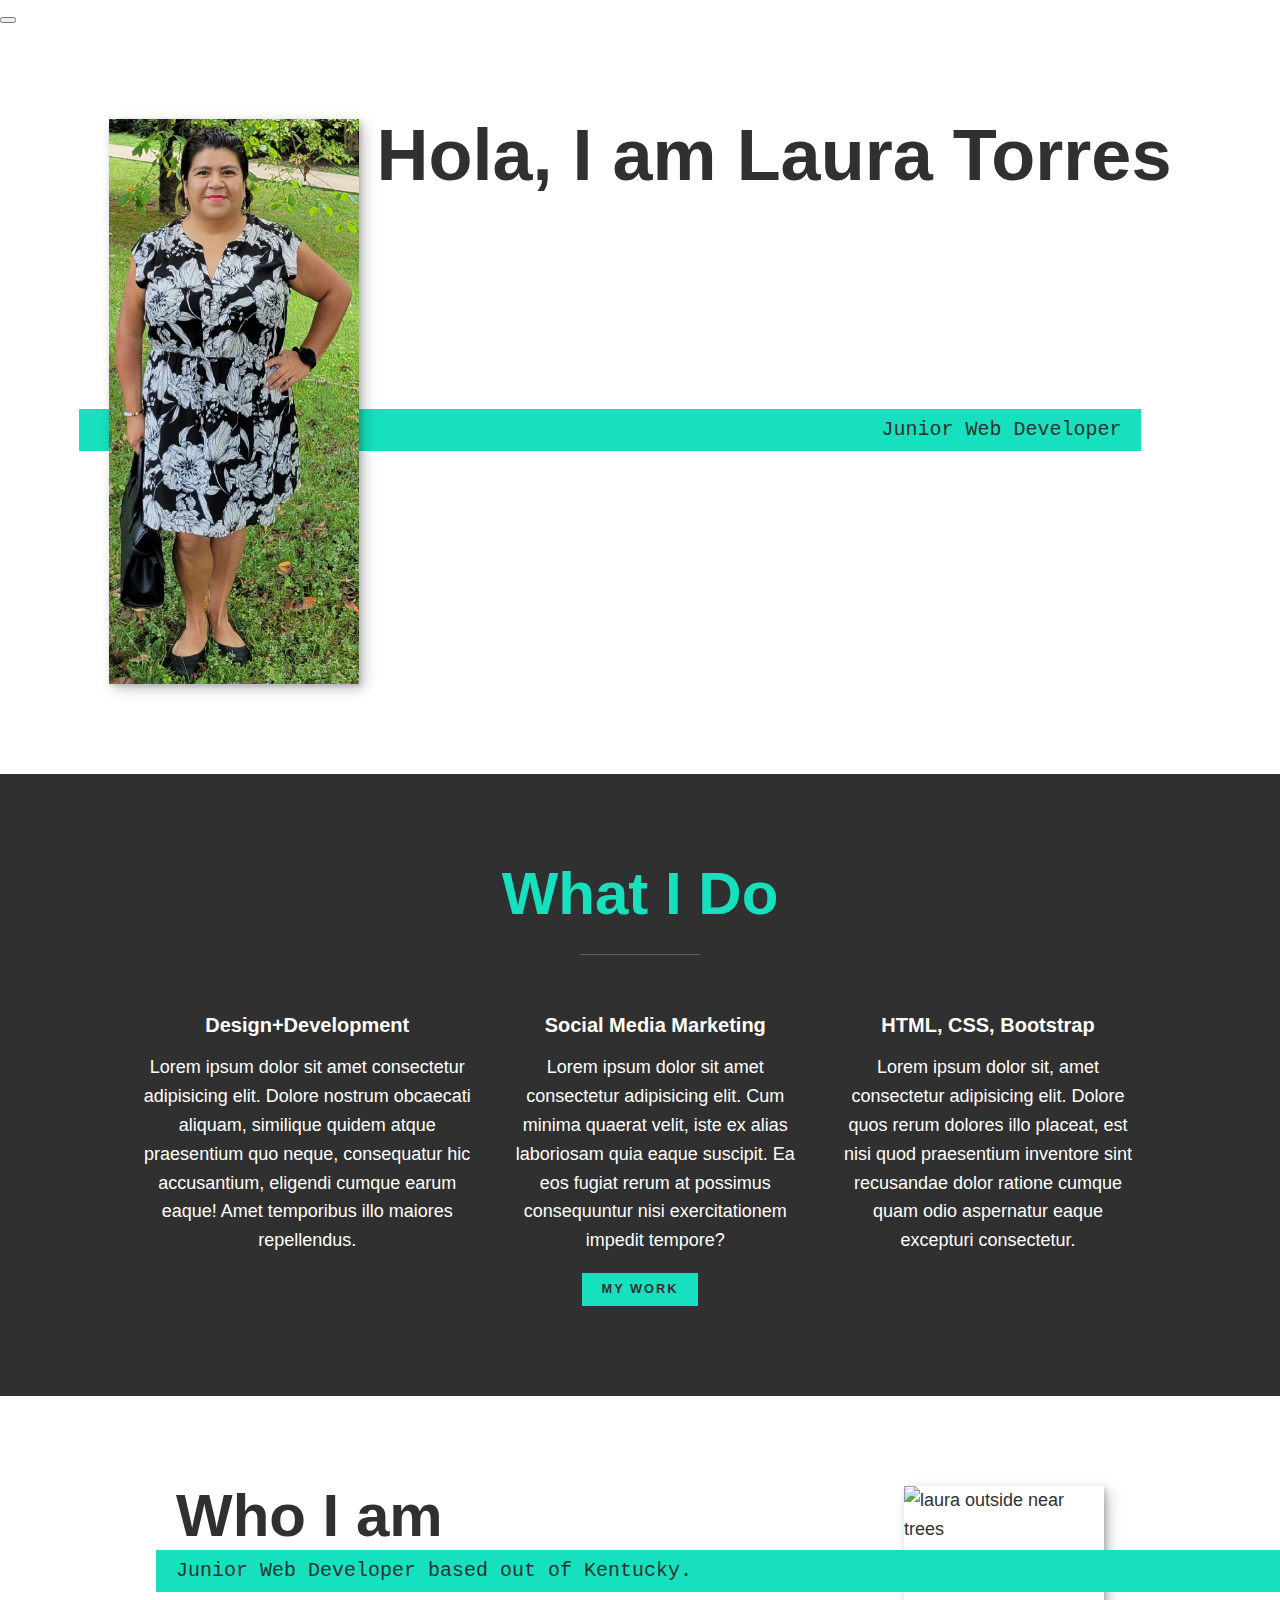
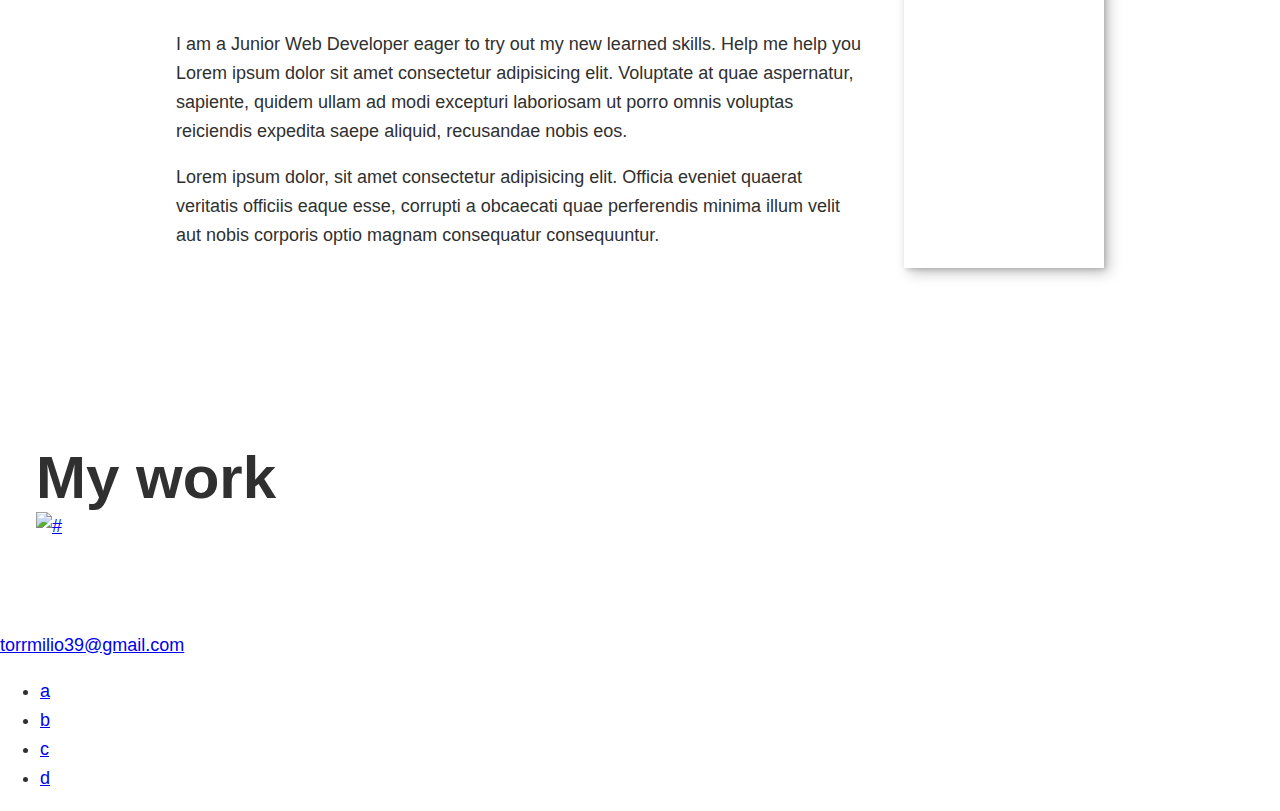
==== index.html @ eea218fb "corrected nav classes, header section, added image, to  html file, modified some styles in CSS file" ====
<!DOCTYPE html>
<html lang="en">
<head>
    <meta charset="UTF-8">
    <meta http-equiv="X-UA-Compatible" content="IE=edge">
    <meta name="viewport" content="width=device-width, initial-scale=1.0">
    
    <link rel="stylesheet" href="style.css">
    <meta name="description" content="Torres Portfolio">
    <title>Torres Portfolio</title>
</head>
<body>

    <header>
        <div class="logo">
            <img src="img/imagesFolio" alt="">
            <!-- need to add logo -->
        </div>
        <button class="nav-toggle" aria-label="toggle navigation"> 
            <span class="hamburger"></span>
        </button>
        <nav class="nav">
            <ul class="nav__list">
            <li class="nav__item"><a href="#home" class="nav__link">Home</a></li>
            <li class="nav__item"><a href="#services" class="nav__link">My Services</a></li>
            <li class="nav__item"><a href="#about" class="nav__link">About me</a></li>
            <li class="nav__item"><a href="#work" class="nav__link">My Work</a></li>
            </ul>
        </nav>
    </header>
    <!-- Introduction -->
    <section class="intro" id="home">
    <h1 class="section__title section__title--intro">
        Hola, I am <strong>Laura Torres</strong>
    </h1>
    <p class="section__subtitle section__subtitle--intro">Junior Web Developer</p>
    <img src="imagesFolio/20210821_102419.jpg" alt="##" class="intro__img">
    <!-- need to add pic above-->
    </section>
        <!-- My Services -->
    <section class="my-services" id= "services">
        <h2 class="section__title section__title--services">What I Do</h2>
        <div class="services">
            <div class="service">
            <h3>Design+Development</h3>
            <p>Lorem ipsum dolor sit amet consectetur adipisicing elit. Dolore nostrum obcaecati aliquam, similique quidem atque praesentium quo neque, consequatur hic accusantium, eligendi cumque earum eaque! Amet temporibus illo maiores repellendus.</p>
        </div>
            <div class="service">
            <h3>Social Media Marketing</h3>
            <p>Lorem ipsum dolor sit amet consectetur adipisicing elit. Cum minima quaerat velit, iste ex alias laboriosam quia eaque suscipit. Ea eos fugiat rerum at possimus consequuntur nisi exercitationem impedit tempore?</p>
        </div>
            <div class="service">
            <h3>HTML, CSS, Bootstrap</h3>
            <p>Lorem ipsum dolor sit, amet consectetur adipisicing elit. Dolore quos rerum dolores illo placeat, est nisi quod praesentium inventore sint recusandae dolor ratione cumque quam odio aspernatur eaque excepturi consectetur.</p>
        </div>
        </div>
        <a href="#work" class="btn">My Work</a>
         </section>

         <!-- About me/Who I am -->
         <section class="about-me"id="about">
             <h2 class="section__title section__title--about">Who I am</h2>
             <p class="section__subtitle section__subtitle--about">Junior Web Developer based out of Kentucky.</p>

             <div class="about-me__body">
                 <p>I am a Junior Web Developer eager to try out my new learned skills. Help me help you
                     Lorem ipsum dolor sit amet consectetur adipisicing elit. Voluptate at quae aspernatur, sapiente, quidem ullam ad modi excepturi laboriosam ut porro omnis voluptas reiciendis expedita saepe aliquid, recusandae nobis eos.
                 </p>
                 <p>
                     Lorem ipsum dolor, sit amet consectetur adipisicing elit. Officia eveniet quaerat veritatis officiis eaque esse, corrupti a obcaecati quae perferendis minima illum velit aut nobis corporis optio magnam consequatur consequuntur.
                 </p>
                 
             </div>

             <img src="imagesFolio/20210711_110210.jpg3212.jpg" alt="laura outside near trees" class="about-me__img">
             <!-- need to add image above -->
             </section>
                <!-- My work -->
             <section class="my-work" id="work">
                 <h2 class="section__title">My work</h2>
                 <p class="section__subtitle"></p>
                 
                    
                 <!-- Portfolio -->
                 <div class="portfolio">
                     <a href="#" class="portfolio__item">
                         <img src="20210718_17" alt="#" class="portfolio__img">
                         <!-- need to add folio info -->
                     </a>

                 </div>
             </section>

             <!-- footer -->

             <footer>
                 <a href="torrmilio39@gmail.com" class="footer__link">torrmilio39@gmail.com</a>
                <ul class="social-list">
                    <li class="social-list__item"><a class="social-list__link" href="###">a</a></li>
                    <li class="social-list__item"><a class="social-list__link" href="###">b</a></li>
                    <li class="social-list__item"><a class="social-list__link" href="###">c</a></li>
                    <li class="social-list__item"><a class="social-list__link" href="###">d</a></li>
                </ul>
             </footer>

</body>
</html>
---- style.css ----
/* @import url('https://fonts.googleapis.com/css2?family=Source+Sans+Pro:wght@400;700&display=swap'); */

*,
*::before,
*::after {
    box-sizing: border-box;
}
/* Custom properties */
:root{
    --ff-primary: 'Source Sans Pro', sans-serif;
    --ff-secondary:'Source Sans Pro', monospace;
    
    --fw-reg: 300;
    --fw-bold: 900;

    --clr-light: #fff;
    --clr-dark: #303030;
    --clr-accent: #16e0bd;

    --fs-h1: 3rem;
    --fs-h2: 2.25rem;
    --fs-h3: 1.25rem;
    --fs-body:1rem;

    /* BoxShadow */
    --bs: 0.25em 0.25em 0.75em rgba(0,0,0,.25),
    0.125em 0.125em 0.25em rgba(0,0,0,.15); 
}

@media(min-width: 800px){
:root {
    --fs-h1: 4.5rem;
    --fs-h2: 3.75rem;
    --f-h3: 1.5rem;
    --fs-body: 1.125rem;
}

}

body {
    background: var(--clr-light);
    color: var(--clr-dark);
    margin: 0;
    font-family: var(--ff-primary);
    font-size: var(--fs-body);
    line-height: 1.6;
}

section{
    padding: 5em 2em;
}

img{
    display: block;
    max-width: 100%;
}
 strong{ font-weight: var (--fw-bold);}
/* Typography */

:focus{
    outline: 3px solid var(--clr-accent);
    outline-offset: 3px;
}

.btn {
    display: inline-block;
    padding: .5em 1.5em;
    background: var(--clr-accent);
    color: var(--clr-dark);
    text-decoration: none;
    cursor: pointer;
    font-size: .8rem;
    text-transform: uppercase;
    letter-spacing: 2px;
    font-weight: var(--fw-bold);
    transition: transform 200ms ease-in-out;
}

.btn:hover{
    transform: scale(1.1);
}


h1, 
h2, 
h3{
    line-height: 1;
    margin: 0;
}

h1{font-size: var(--fs-h1)}
h2{font-size: var(--fs-h2)}
h3{font-size: var(--fs-h3)}


.section__title{
    margin-bottom: .25rem;

}


.section__subtitle--intro{
    font-weight:regular ;
}

.section__subtitle--intro strong{
    display: block;
}

.section__subtitle{
    margin: 0;
    font-size: var(--fs-h3);
}

.section__subtitle--intro,
.section__subtitle--about{
    background-color: var(--clr-accent);
    padding: .25em 1em;
    font-family: var(--ff-secondary);
    margin-bottom: 1em;
}
/* header */
nav{
    display: none;
}

/* intro section */
.intro{
    position: relative;
}

.intro__img{
    box-shadow: var(--bs);
}

.section__subtitle--intro{
    display: inline-block;
}

@media (min-width: 600px) {
        .intro{
        display: grid;
        width:min-content;
        margin: 0 auto;
        grid-column-gap: 1em;
        grid-template-areas: 
        "img title"
        "img subtitle";
        grid-template-columns:min-content max-content;
    }
        .intro__img{
        grid-area: img;
        min-width: 250px;
        position: relative;
        z-index: 2;
    }
    .section__subtitle--intro {
        align-self: start;
        grid-column: -1 / 1;
        grid-row: 2;
        text-align: right;
        position: relative;
        left: -1.5em;
        width:calc (100% + 1.5em);
    }
}
/* My Services section */
.my-services{
    background-color: var(--clr-dark);
    background-image: url(../img/imagesFolio.ben-kolde-t9DooibgMEk-unsplash.jpg);
    background-size: cover;
    /* background-blend-mode: multiply; */
    color: var(--clr-light);
    text-align: center;
}

.section__title--services{
    color: var(--clr-accent);
    position: relative;
}

.section__title--services::after{
    content: '';
    display: block;
    width: 2em;
    height: 1px;
    margin: 0.5em auto 1em;
    background: var(--clr-light);
    opacity: 0.25;
}

.service{
    max-width: 500px;
    margin: 0 auto;
}

.services{
    margin-bottom: 4em;
}

@media (min-width: 800px) {
    .services{
        display: flex;
        max-width: 1000px;
        margin: 0 auto;
        margin-left:auto;
        margin-right: auto;

    }

    .service + .service{
        margin-left: 2em;
    }

}

/* About Me */

.about-me{
    max-width: 1000px;
    margin: 0 auto;
}

.about-me__img{
    box-shadow: var(--bs);
}

@media (min-width: 600px){
.about-me {
    display: grid;
    grid-template-columns: 1fr 200px;
    grid-template-areas: 
    "title img"
    "subtitle img"
    "text img";
    grid-column-gap: 2em;

}

.section__title--about{
    grid-area: title;
}

.section__subtitle--about{    
    grid-column: 1 / -1;
    grid-row: 2;
    position: relative;
    left: -1em;
    width: calc(1000% + 4em);
    padding-left: 1em;
    padding-right: calc(200px + 4em);
}

.about-me__img{
    grid-row: 1 / -1;
    grid-column: 2/;
}

.about-me__img{
    grid-area: img;
    position: ;
}

}
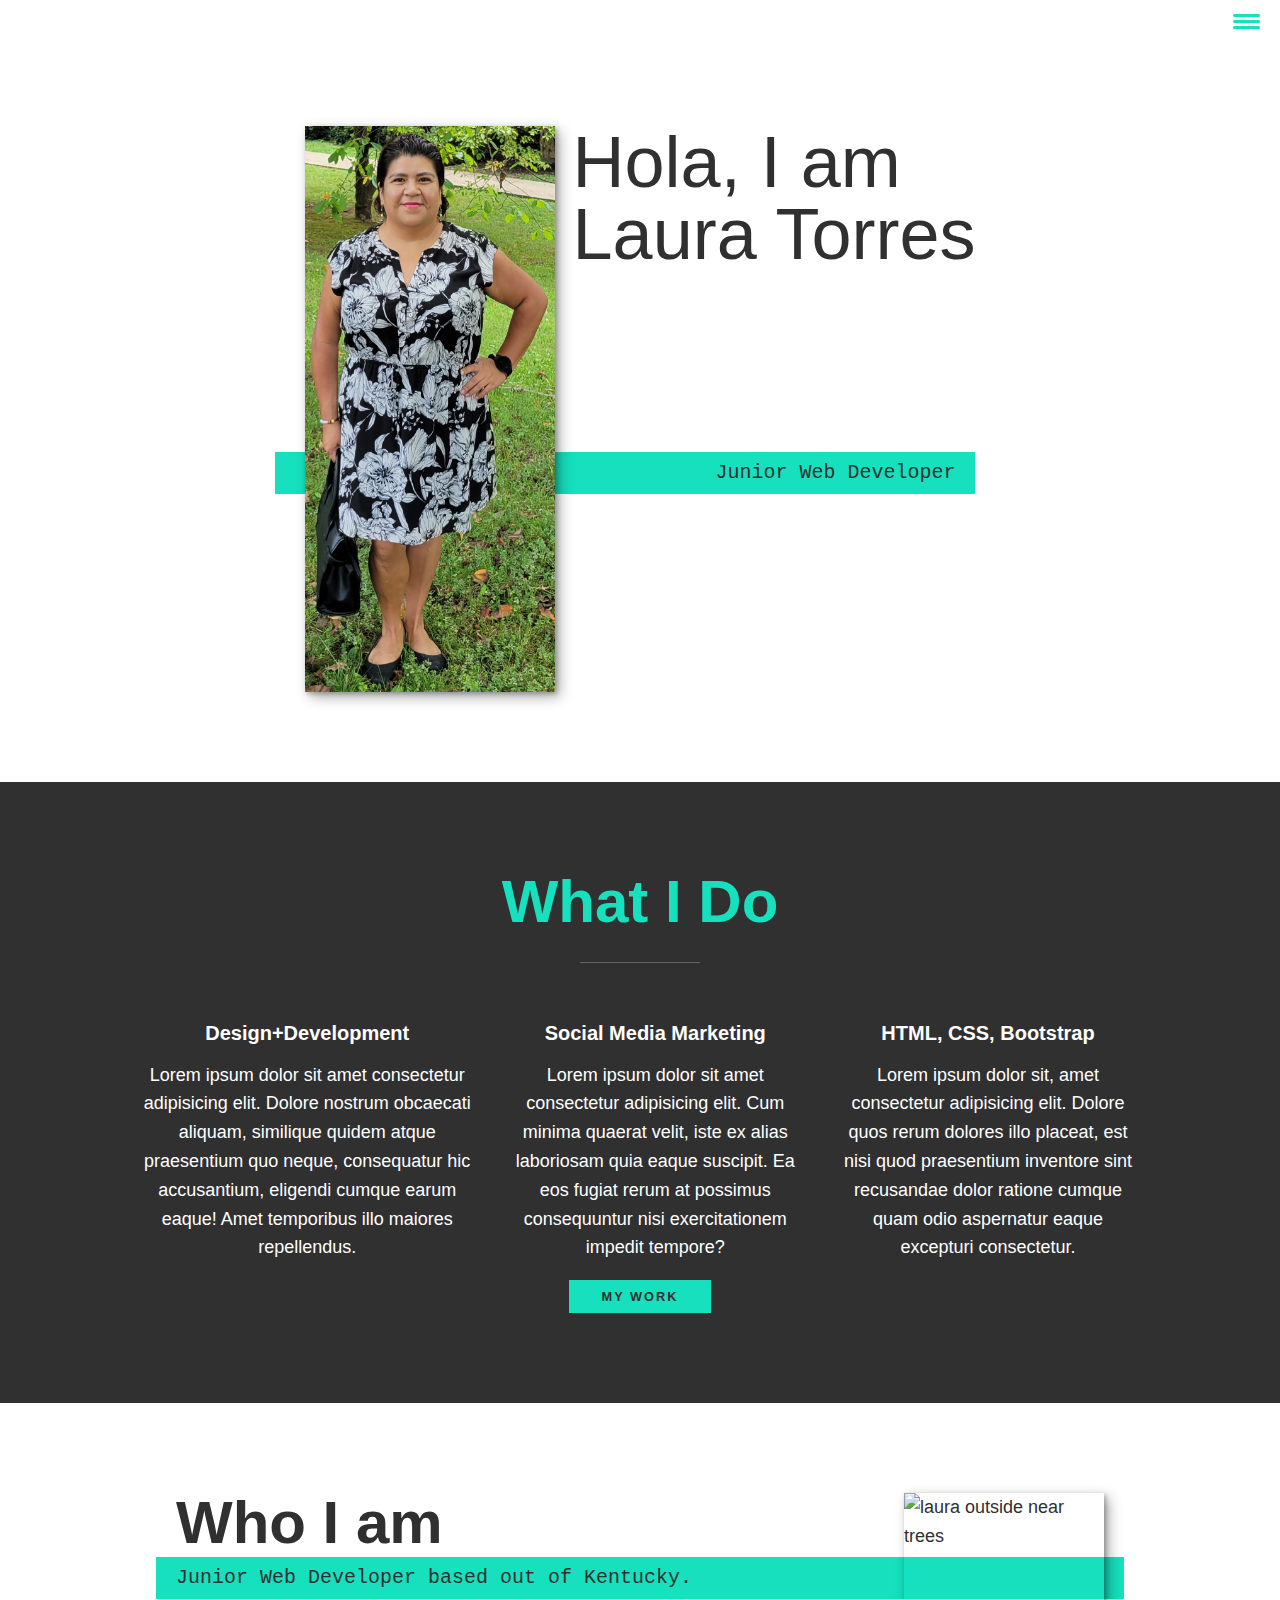
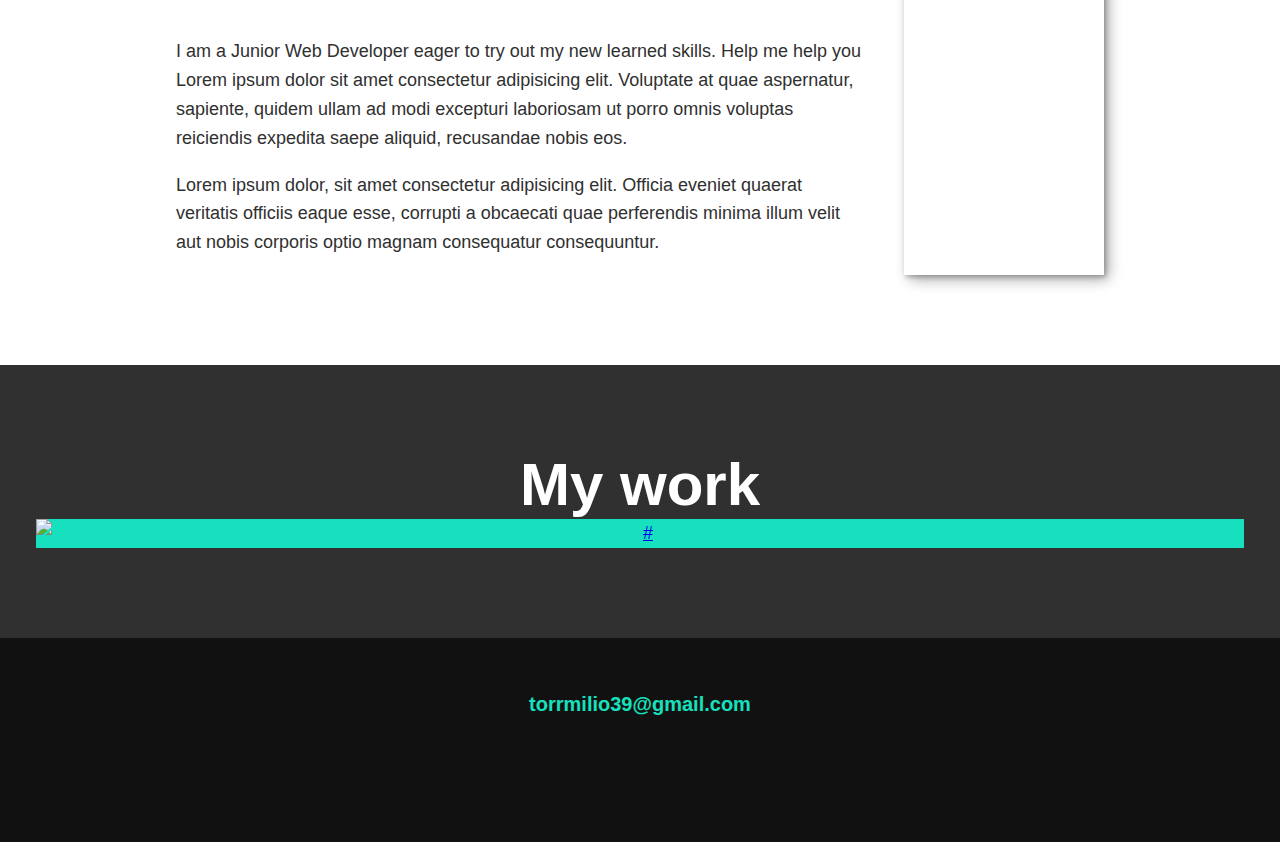
==== commit 842502d5: "Styled the hamburger bar,  styled the Nav button, created and linked JavaScript file." ====
--- a/index.html
+++ b/index.html
@@ -4,6 +4,7 @@
     <meta charset="UTF-8">
     <meta http-equiv="X-UA-Compatible" content="IE=edge">
     <meta name="viewport" content="width=device-width, initial-scale=1.0">
+    <link rel="stylesheet" href="https://use.fontawesome.com/releases/v5.15.4/css/all.css" integrity="sha384-DyZ88mC6Up2uqS4h/KRgHuoeGwBcD4Ng9SiP4dIRy0EXTlnuz47vAwmeGwVChigm" crossorigin="anonymous">
     
     <link rel="stylesheet" href="style.css">
     <meta name="description" content="Torres Portfolio">
@@ -93,15 +94,17 @@
 
              <!-- footer -->
 
-             <footer>
+             <footer class="footer">
                  <a href="torrmilio39@gmail.com" class="footer__link">torrmilio39@gmail.com</a>
                 <ul class="social-list">
-                    <li class="social-list__item"><a class="social-list__link" href="###">a</a></li>
-                    <li class="social-list__item"><a class="social-list__link" href="###">b</a></li>
-                    <li class="social-list__item"><a class="social-list__link" href="###">c</a></li>
-                    <li class="social-list__item"><a class="social-list__link" href="###">d</a></li>
+                    <li class="social-list__item"><a class="social-list__link" href="###"></a><i class="fab fa-github-square"></i></li>
+                    <li class="social-list__item"><a class="social-list__link" href="###"></a><i class="fab fa-linkedin"></i></li>
+                    <li class="social-list__item"><a class="social-list__link" href="###"></a><i class="fab fa-facebook-square"></i></li>
+                    <li class="social-list__item"><a class="social-list__link" href="###"></a><i class="fab fa-twitter-square"></i></li>
                 </ul>
              </footer>
-
+<script src="script.js">
+    
+</script>
 </body>
 </html>--- a/style.css
+++ b/style.css
@@ -1,4 +1,3 @@
-/* @import url('https://fonts.googleapis.com/css2?family=Source+Sans+Pro:wght@400;700&display=swap'); */
 
 *,
 *::before,
@@ -6,9 +5,9 @@
     box-sizing: border-box;
 }
 /* Custom properties */
-:root{
+:root {
     --ff-primary: 'Source Sans Pro', sans-serif;
-    --ff-secondary:'Source Sans Pro', monospace;
+    --ff-secondary:'Source code Pro', monospace;
     
     --fw-reg: 300;
     --fw-bold: 900;
@@ -20,20 +19,20 @@
     --fs-h1: 3rem;
     --fs-h2: 2.25rem;
     --fs-h3: 1.25rem;
-    --fs-body:1rem;
+    --fs-body: 1rem;
 
     /* BoxShadow */
-    --bs: 0.25em 0.25em 0.75em rgba(0,0,0,.25),
-    0.125em 0.125em 0.25em rgba(0,0,0,.15); 
-}
-
-@media(min-width: 800px){
+    --bs: 0.25em 0.25em 0.75em rgba(0,0,0,.35),
+    0.125em 0.125em 0.25em rgba(0,0,0,.25); 
+}
+
+@media (min-width: 800px){
 :root {
     --fs-h1: 4.5rem;
     --fs-h2: 3.75rem;
     --f-h3: 1.5rem;
     --fs-body: 1.125rem;
-}
+    }
 
 }
 
@@ -50,7 +49,7 @@
     padding: 5em 2em;
 }
 
-img{
+img {
     display: block;
     max-width: 100%;
 }
@@ -59,12 +58,12 @@
 
 :focus{
     outline: 3px solid var(--clr-accent);
-    outline-offset: 3px;
+    outline-offset: 4px;
 }
 
 .btn {
     display: inline-block;
-    padding: .5em 1.5em;
+    padding: .5em 2.5em;
     background: var(--clr-accent);
     color: var(--clr-dark);
     text-decoration: none;
@@ -83,7 +82,7 @@
 
 h1, 
 h2, 
-h3{
+h3 {
     line-height: 1;
     margin: 0;
 }
@@ -95,15 +94,13 @@
 
 .section__title{
     margin-bottom: .25rem;
-
-}
-
-
-.section__subtitle--intro{
-    font-weight:regular ;
-}
-
-.section__subtitle--intro strong{
+}
+
+.section__title--intro{
+    font-weight: var(--fw-reg)
+}
+
+.section__title--intro strong{
     display: block;
 }
 
@@ -120,8 +117,112 @@
     margin-bottom: 1em;
 }
 /* header */
-nav{
-    display: none;
+header{
+    display: flex;
+    justify-content: space-between;
+    padding: 1em;
+}
+
+.logo{
+    max-width: 100px;
+}
+        /* NAV */
+.nav{
+    position: fixed;
+    background-color: var(--clr-dark);
+    color: var(--clr-light);
+    top: 0;
+    bottom:0;
+    left: 0;
+    right: 0;
+    z-index: 100;
+
+    transform: translateX(100%);
+    transition: transform 250ms cubic-bezier(.5, 0, .5, 1);
+}
+
+.nav__link{
+    color: inherit;
+    font-weight: var(--fw-bold);
+    font-size: var(--fs-h2);
+    text-decoration: none;
+}
+
+.nav__link:hover{
+    color: var(--clr-accent);
+}
+
+.nav-toggle {
+    padding: .5em;
+    background: transparent;
+    border: 0;
+    cursor: pointer;
+    position: absolute;
+    right: 1em;
+    top: 1em;
+    z-index: 1000;
+}
+
+.nav-open .nav {
+    transform: translateX(0);
+}
+
+.nav-open .nav-toggle{
+    position: fixed;
+}
+
+.nav-open .hamburger {
+    transform: rotate (.625turn);
+}
+
+.nav-open .hamburger::before {
+    transform: rotate(90deg) translateX(-6px);
+}
+
+.nav-open .hamburger::after {
+    opacity: 0;
+}
+
+
+
+/* Hamburger */
+
+.hamburger {
+    display: block;
+    position: relative;
+}
+
+.hamburger,
+.hamburger::before,
+.hamburger::after{
+    background: var(--clr-accent);
+    width: 2em;
+    height: 3px;
+    border-radius: 1em;
+    transition: transform 250ms ease-in-out;
+}
+
+
+.hamburger::before,
+.hamburger::after {
+    content: '';
+    position: absolute;
+    left: 0;
+    right: 0;
+}
+
+.hamburger::before{top: 6px; }
+.hamburger::after{bottom: 6px; }
+
+.nav__list{
+    list-style: none;
+    display: flex;
+    height: 100%;
+    flex-direction: column;
+    justify-content: space-evenly;
+    align-items: center;
+    margin: 0;
+    padding: 0;
 }
 
 /* intro section */
@@ -135,6 +236,7 @@
 
 .section__subtitle--intro{
     display: inline-block;
+    
 }
 
 @media (min-width: 600px) {
@@ -146,13 +248,16 @@
         grid-template-areas: 
         "img title"
         "img subtitle";
-        grid-template-columns:min-content max-content;
+        grid-template-columns: min-content max-content;
     }
         .intro__img{
         grid-area: img;
         min-width: 250px;
         position: relative;
         z-index: 2;
+        
+        
+        
     }
     .section__subtitle--intro {
         align-self: start;
@@ -161,15 +266,15 @@
         text-align: right;
         position: relative;
         left: -1.5em;
-        width:calc (100% + 1.5em);
+        width: calc(100% + 1.5em);
     }
 }
 /* My Services section */
 .my-services{
     background-color: var(--clr-dark);
-    background-image: url(../img/imagesFolio.ben-kolde-t9DooibgMEk-unsplash.jpg);
+    background-image: url(imagesFolio.ben-kolde-t9DooibgMEk-unsplash.jpg);
     background-size: cover;
-    /* background-blend-mode: multiply; */
+    background-blend-mode: multiply;
     color: var(--clr-light);
     text-align: center;
 }
@@ -189,7 +294,7 @@
     opacity: 0.25;
 }
 
-.service{
+.service {
     max-width: 500px;
     margin: 0 auto;
 }
@@ -246,21 +351,102 @@
     grid-row: 2;
     position: relative;
     left: -1em;
-    width: calc(1000% + 4em);
+    width: calc(100% + 2em);
     padding-left: 1em;
     padding-right: calc(200px + 4em);
 }
 
 .about-me__img{
     grid-row: 1 / -1;
-    grid-column: 2/;
+    grid-column: 2;
 }
 
 .about-me__img{
     grid-area: img;
-    position: ;
-}
-
-}
+    position: relative;
+    z-index: 2;
+    }
+}
+/* Portfolio */
+
+.my-work{
+    background-color: var(--clr-dark);
+    color: var(--clr-light);
+    text-align: center;
+}
+
+.portfolio{
+    display: grid;
+    grid-template-columns: repeat(auto-fit, minmax(300px, 1fr));
+    /* max-width: o auto; */
+}
+
+.portfolio__item{
+    background: var(--clr-accent);
+}
+
+.portfolio__img{
+    transition: 750ms cubic-bezier(.5, 0, .5,1),opacity 250ms linear;
+}
+
+.portfolio__item:focus{
+    position: relative;
+    z-index: 2;
+}
+
+.portfolio__img:hover 
+.portfolio__item:focus .portfolio__img{
+    transform: scale(1.2);
+    opacity: .5;
+
+}
+
+/* Footer */
+
+.footer{
+    background:#111;
+    color: var(--clr-accent);
+    text-align: center;
+    padding: 2.5em 0;
+    font-size: var(--fs-h3);
+}
+
+.footer a{
+
+    color: inherit;
+    text-decoration: none;
+}
+
+    .footer__link{
+        font-weight: var(--fw-bold);
+}
+
+    .footer__link:hover,
+    .social-list__item:hover {
+        opacity: .7;
+    }
+
+    .footer__link:hover{
+        text-decoration: underline;
+    }
+
+    .social-list{
+        list-style: none;
+        display: flex;
+        justify-content: center;
+        margin: 2em 0 0;
+        padding: 0;
+    }
+
+    .social-list__item{
+        margin: 0 .5em;
+    }
+    .social-list__link{
+        padding: .5em;
+    }
+
+
+
+
  
 
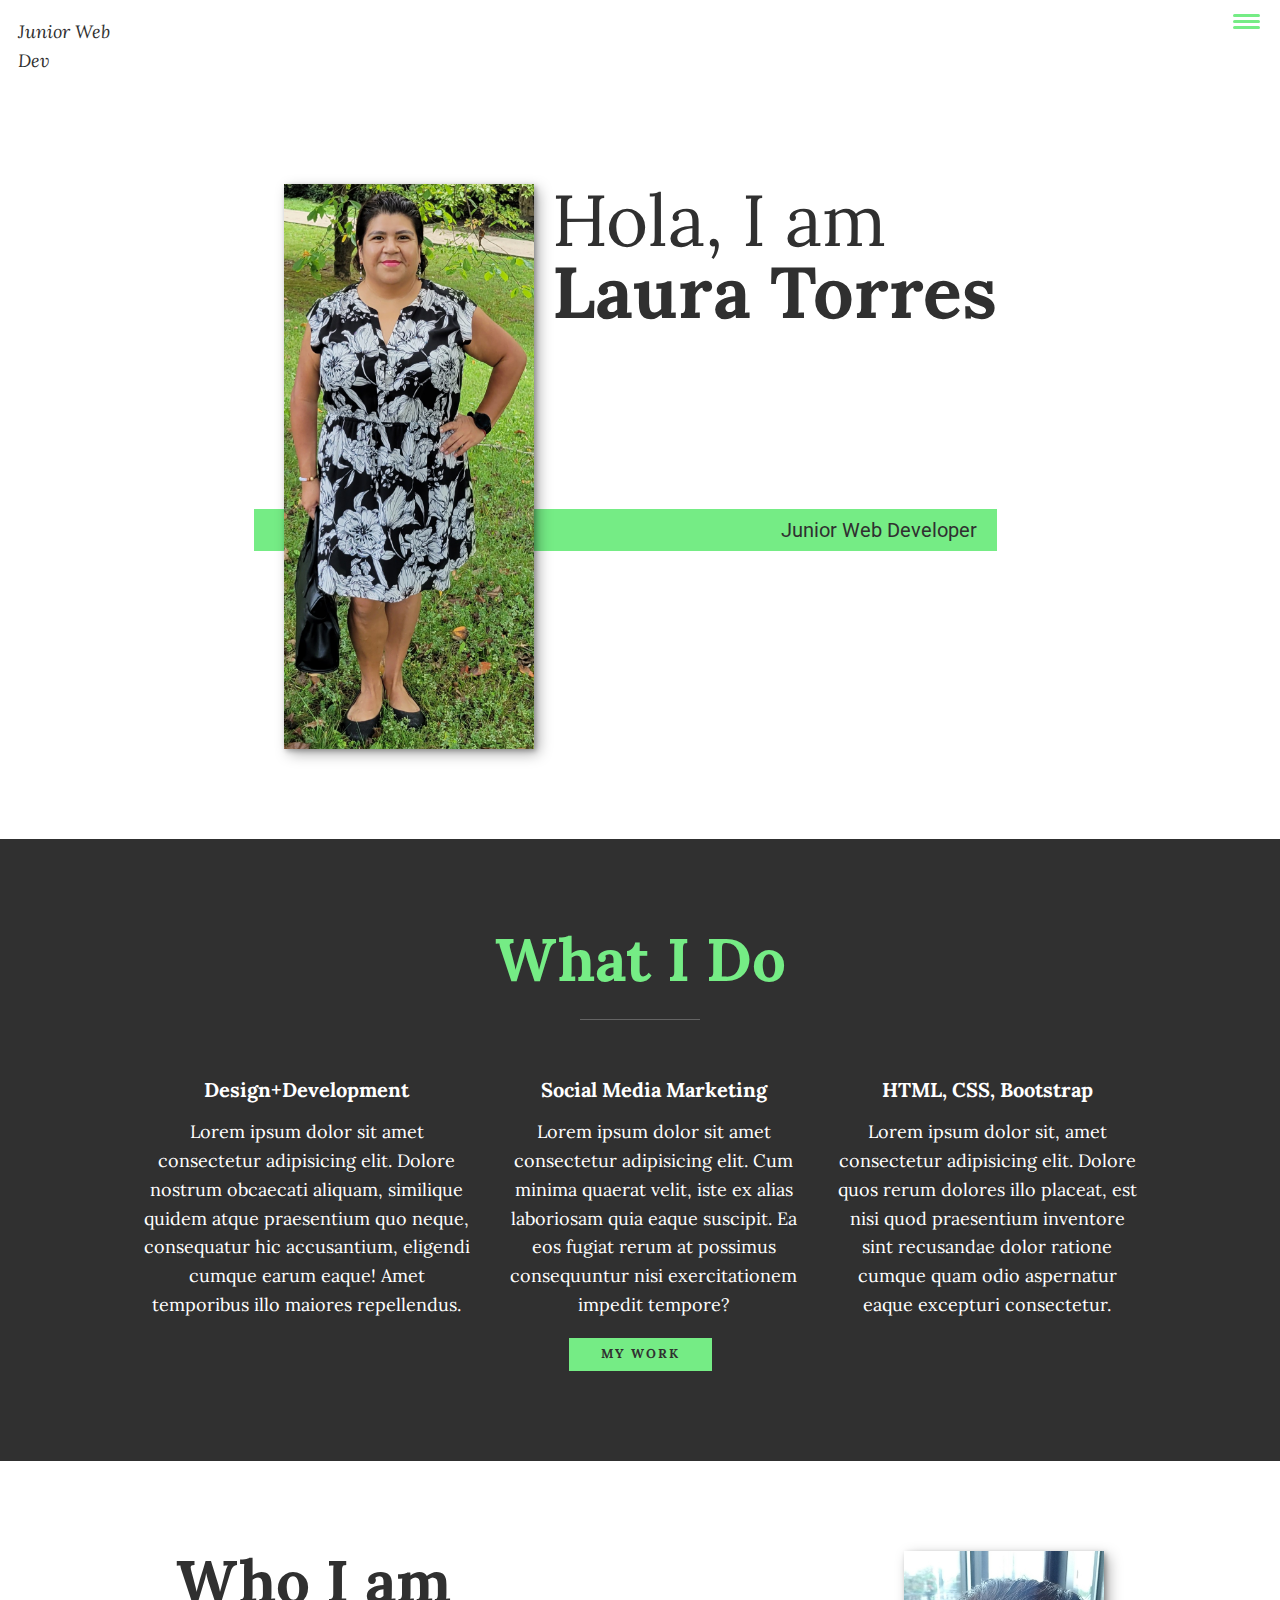
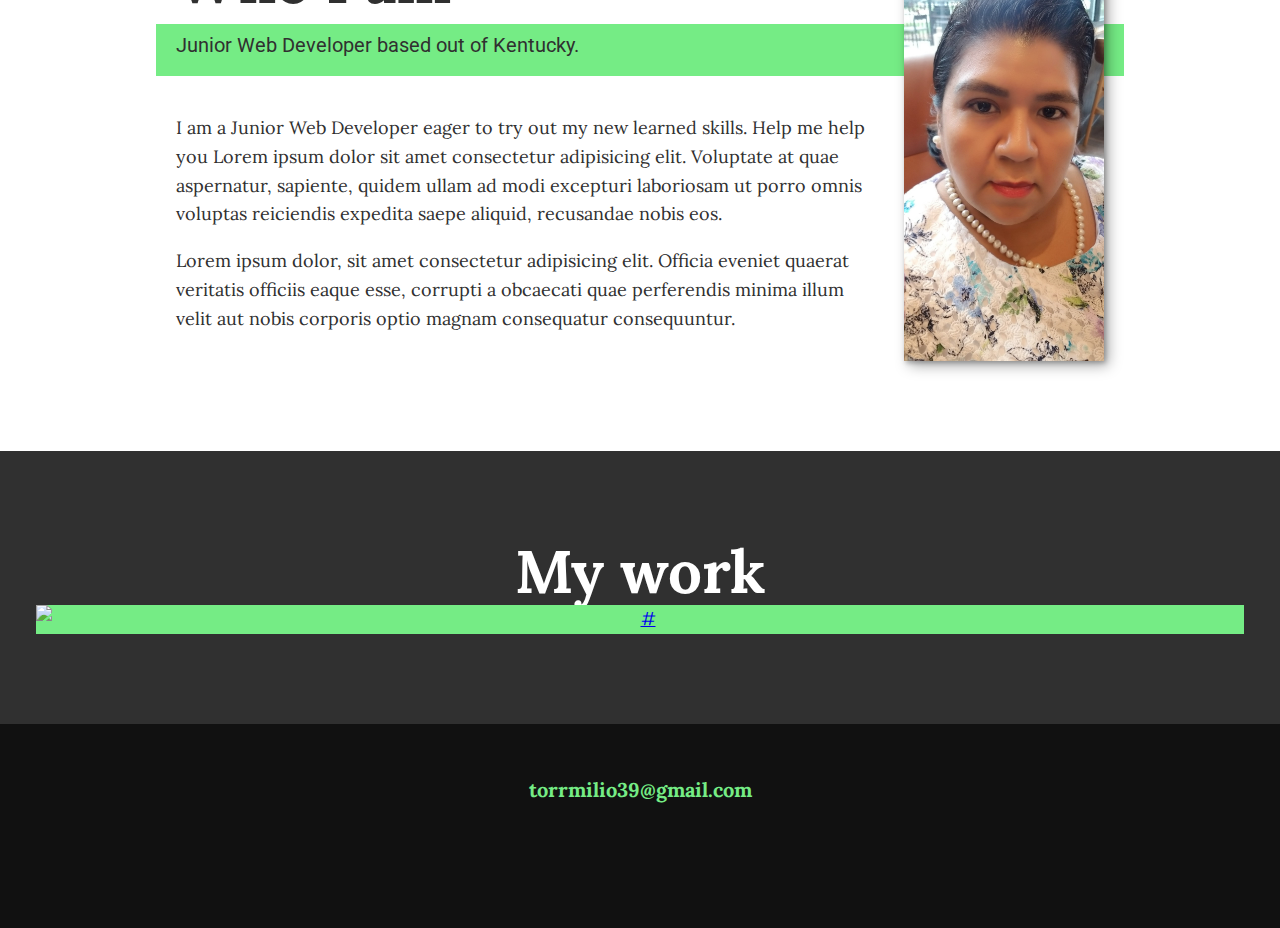
==== commit 6b1e1f3c: "customized Javascript elements, created and linked itemPortfolio.html, changed color scheme and font" ====
--- a/index.html
+++ b/index.html
@@ -6,6 +6,9 @@
     <meta name="viewport" content="width=device-width, initial-scale=1.0">
     <link rel="stylesheet" href="https://use.fontawesome.com/releases/v5.15.4/css/all.css" integrity="sha384-DyZ88mC6Up2uqS4h/KRgHuoeGwBcD4Ng9SiP4dIRy0EXTlnuz47vAwmeGwVChigm" crossorigin="anonymous">
     
+     <link rel="preconnect" href="https://fonts.googleapis.com">
+    <link rel="preconnect" href="https://fonts.gstatic.com" crossorigin>
+    <link href="https://fonts.googleapis.com/css2?family=Lora:wght@400;700&family=Roboto:wght@400;700&display=swap" rel="stylesheet">
     <link rel="stylesheet" href="style.css">
     <meta name="description" content="Torres Portfolio">
     <title>Torres Portfolio</title>
@@ -14,8 +17,8 @@
 
     <header>
         <div class="logo">
-            <img src="img/imagesFolio" alt="">
-            <!-- need to add logo -->
+        <i class="fas fa-battery-three-quarters">Junior Web Dev</i>
+           
         </div>
         <button class="nav-toggle" aria-label="toggle navigation"> 
             <span class="hamburger"></span>
@@ -73,7 +76,7 @@
                  
              </div>
 
-             <img src="imagesFolio/20210711_110210.jpg3212.jpg" alt="laura outside near trees" class="about-me__img">
+             <img src="imagesFolio/20210718_173212.jpg" alt="laura outside near trees" class="about-me__img">
              <!-- need to add image above -->
              </section>
                 <!-- My work -->
--- a/style.css
+++ b/style.css
@@ -6,15 +6,15 @@
 }
 /* Custom properties */
 :root {
-    --ff-primary: 'Source Sans Pro', sans-serif;
-    --ff-secondary:'Source code Pro', monospace;
+    --ff-primary: 'Lora', serif;
+    --ff-secondary: 'Roboto', sans-serif;
     
-    --fw-reg: 300;
-    --fw-bold: 900;
+    --fw-reg: 400;
+    --fw-bold: 700;
 
     --clr-light: #fff;
     --clr-dark: #303030;
-    --clr-accent: #16e0bd;
+    --clr-accent: #75ec85;
 
     --fs-h1: 3rem;
     --fs-h2: 2.25rem;
@@ -35,8 +35,13 @@
     }
 
 }
-
-body {
+/* General Styles */
+
+html{
+    scroll-behavior: smooth;
+}
+
+body {   
     background: var(--clr-light);
     color: var(--clr-dark);
     margin: 0;
@@ -172,7 +177,7 @@
 }
 
 .nav-open .hamburger {
-    transform: rotate (.625turn);
+    transform: rotate(.625turn);
 }
 
 .nav-open .hamburger::before {
@@ -445,7 +450,18 @@
         padding: .5em;
     }
 
-
+/* itemPortfolio-individual */
+
+.itemPortfolio-individual{
+    padding:0 2em 2em;
+    max-width: 1000px;
+    margin: 0 auto
+}
+.itemPortfolio-individual p{
+    max-width: 600px;
+    margin-left: auto;
+    margin-right: auto;
+}
 
 
  
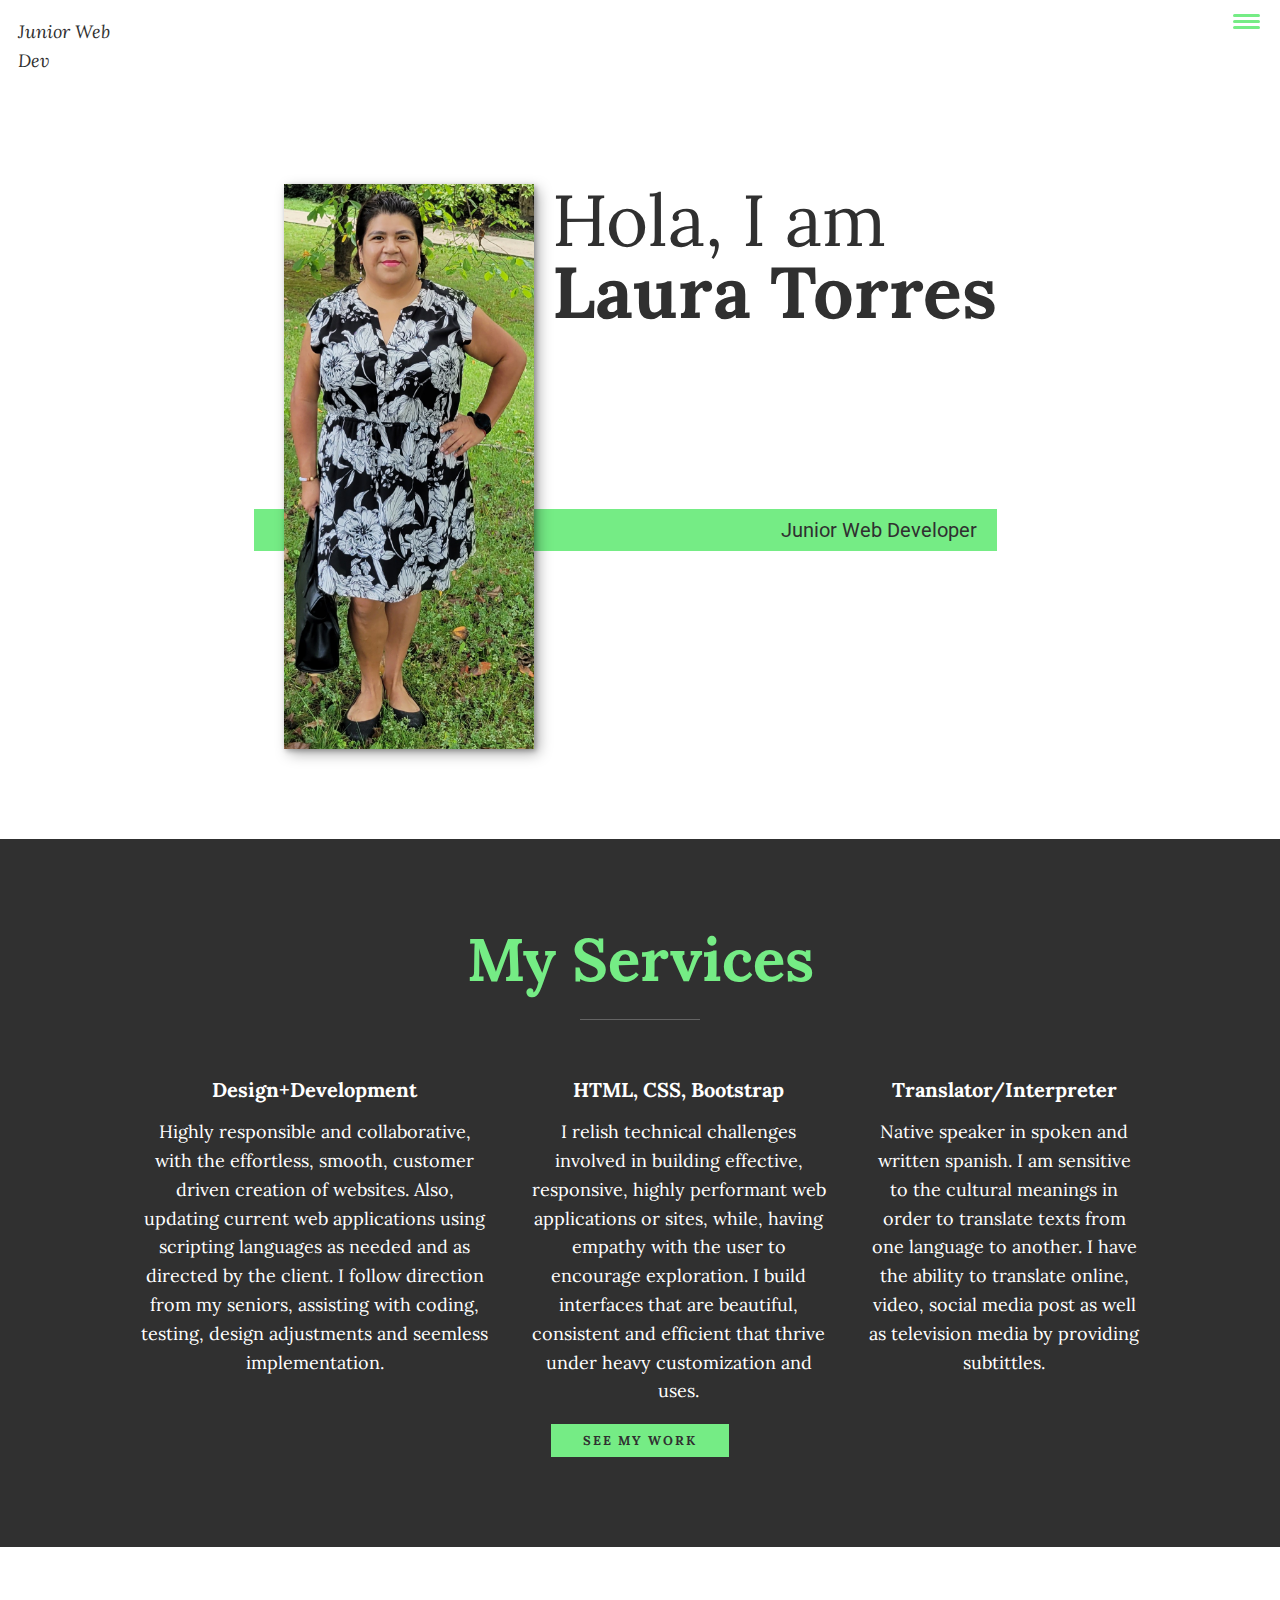
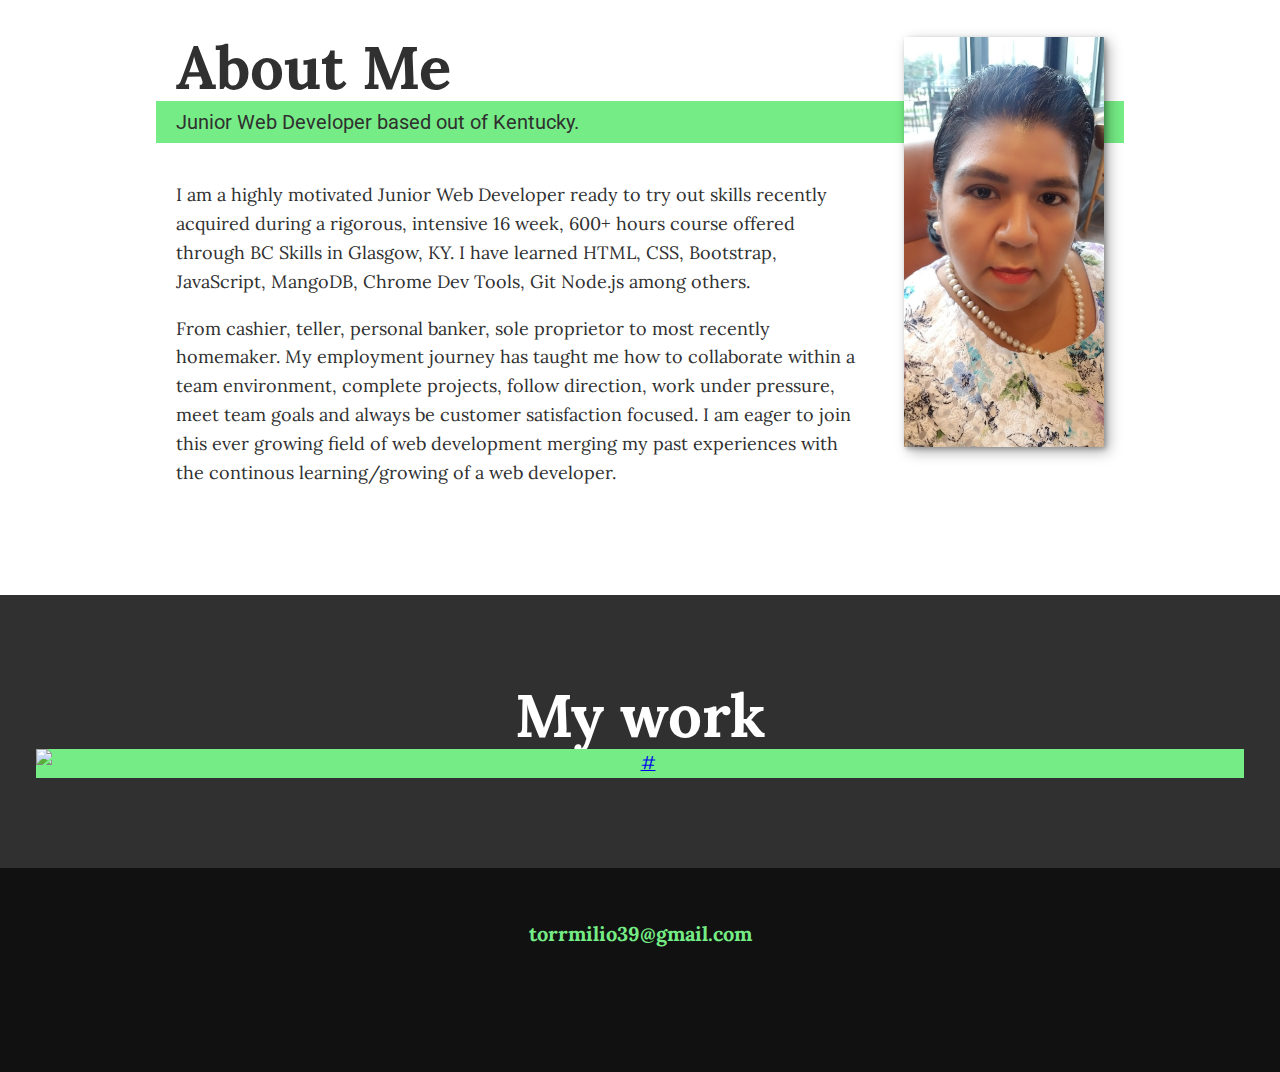
==== commit b7f7a254: "Added description text to My services, What I do sections in index.html" ====
--- a/index.html
+++ b/index.html
@@ -10,6 +10,7 @@
     <link rel="preconnect" href="https://fonts.gstatic.com" crossorigin>
     <link href="https://fonts.googleapis.com/css2?family=Lora:wght@400;700&family=Roboto:wght@400;700&display=swap" rel="stylesheet">
     <link rel="stylesheet" href="style.css">
+    
     <meta name="description" content="Torres Portfolio">
     <title>Torres Portfolio</title>
 </head>
@@ -43,35 +44,33 @@
     </section>
         <!-- My Services -->
     <section class="my-services" id= "services">
-        <h2 class="section__title section__title--services">What I Do</h2>
+        <h2 class="section__title section__title--services">My Services</h2>
         <div class="services">
             <div class="service">
             <h3>Design+Development</h3>
-            <p>Lorem ipsum dolor sit amet consectetur adipisicing elit. Dolore nostrum obcaecati aliquam, similique quidem atque praesentium quo neque, consequatur hic accusantium, eligendi cumque earum eaque! Amet temporibus illo maiores repellendus.</p>
-        </div>
-            <div class="service">
-            <h3>Social Media Marketing</h3>
-            <p>Lorem ipsum dolor sit amet consectetur adipisicing elit. Cum minima quaerat velit, iste ex alias laboriosam quia eaque suscipit. Ea eos fugiat rerum at possimus consequuntur nisi exercitationem impedit tempore?</p>
+            <p>Highly responsible and collaborative, with the effortless, smooth, customer driven creation of websites. Also, updating current web applications using scripting languages as needed and as directed by the client. I follow direction from my seniors, assisting with coding, testing, design adjustments and seemless implementation.</p>
         </div>
             <div class="service">
             <h3>HTML, CSS, Bootstrap</h3>
-            <p>Lorem ipsum dolor sit, amet consectetur adipisicing elit. Dolore quos rerum dolores illo placeat, est nisi quod praesentium inventore sint recusandae dolor ratione cumque quam odio aspernatur eaque excepturi consectetur.</p>
+            <p>I relish technical challenges involved in building effective, responsive, highly performant web applications or sites, while, having empathy with the user to encourage exploration. I build interfaces that are beautiful, consistent and efficient that thrive under heavy customization and uses. </p>
+        </div>
+            <div class="service">
+            <h3>Translator/Interpreter</h3>
+            <p>Native speaker in spoken and written spanish. I am sensitive to the cultural meanings in order to translate texts from one language to another. I have the ability to translate online, video, social media post as well as television media by providing subtittles.</p>
         </div>
         </div>
-        <a href="#work" class="btn">My Work</a>
+        <a href="#work" class="btn">See my Work</a>
          </section>
 
          <!-- About me/Who I am -->
          <section class="about-me"id="about">
-             <h2 class="section__title section__title--about">Who I am</h2>
+             <h2 class="section__title section__title--about">About Me</h2>
              <p class="section__subtitle section__subtitle--about">Junior Web Developer based out of Kentucky.</p>
 
              <div class="about-me__body">
-                 <p>I am a Junior Web Developer eager to try out my new learned skills. Help me help you
-                     Lorem ipsum dolor sit amet consectetur adipisicing elit. Voluptate at quae aspernatur, sapiente, quidem ullam ad modi excepturi laboriosam ut porro omnis voluptas reiciendis expedita saepe aliquid, recusandae nobis eos.
-                 </p>
+                 <p>I am a highly motivated Junior Web Developer ready to try out skills recently acquired during a rigorous, intensive 16 week, 600+ hours course offered through BC Skills in Glasgow, KY. I have learned HTML, CSS, Bootstrap, JavaScript, MangoDB, Chrome Dev Tools, Git Node.js among others.</p>
                  <p>
-                     Lorem ipsum dolor, sit amet consectetur adipisicing elit. Officia eveniet quaerat veritatis officiis eaque esse, corrupti a obcaecati quae perferendis minima illum velit aut nobis corporis optio magnam consequatur consequuntur.
+                     From cashier, teller, personal banker, sole proprietor to most recently homemaker. My employment journey has taught me how to collaborate within a team environment, complete projects, follow direction, work under pressure, meet team goals and always be customer satisfaction focused. I am eager to join this ever growing field of web development merging my past experiences with the continous learning/growing of a web developer. 
                  </p>
                  
              </div>
@@ -80,7 +79,7 @@
              <!-- need to add image above -->
              </section>
                 <!-- My work -->
-             <section class="my-work" id="work">
+             <section class="my-work" id= "work">
                  <h2 class="section__title">My work</h2>
                  <p class="section__subtitle"></p>
                  
@@ -98,7 +97,7 @@
              <!-- footer -->
 
              <footer class="footer">
-                 <a href="torrmilio39@gmail.com" class="footer__link">torrmilio39@gmail.com</a>
+                 <a href="mailto:laplebe35@gmail.com" class="footer__link">torrmilio39@gmail.com</a>
                 <ul class="social-list">
                     <li class="social-list__item"><a class="social-list__link" href="###"></a><i class="fab fa-github-square"></i></li>
                     <li class="social-list__item"><a class="social-list__link" href="###"></a><i class="fab fa-linkedin"></i></li>
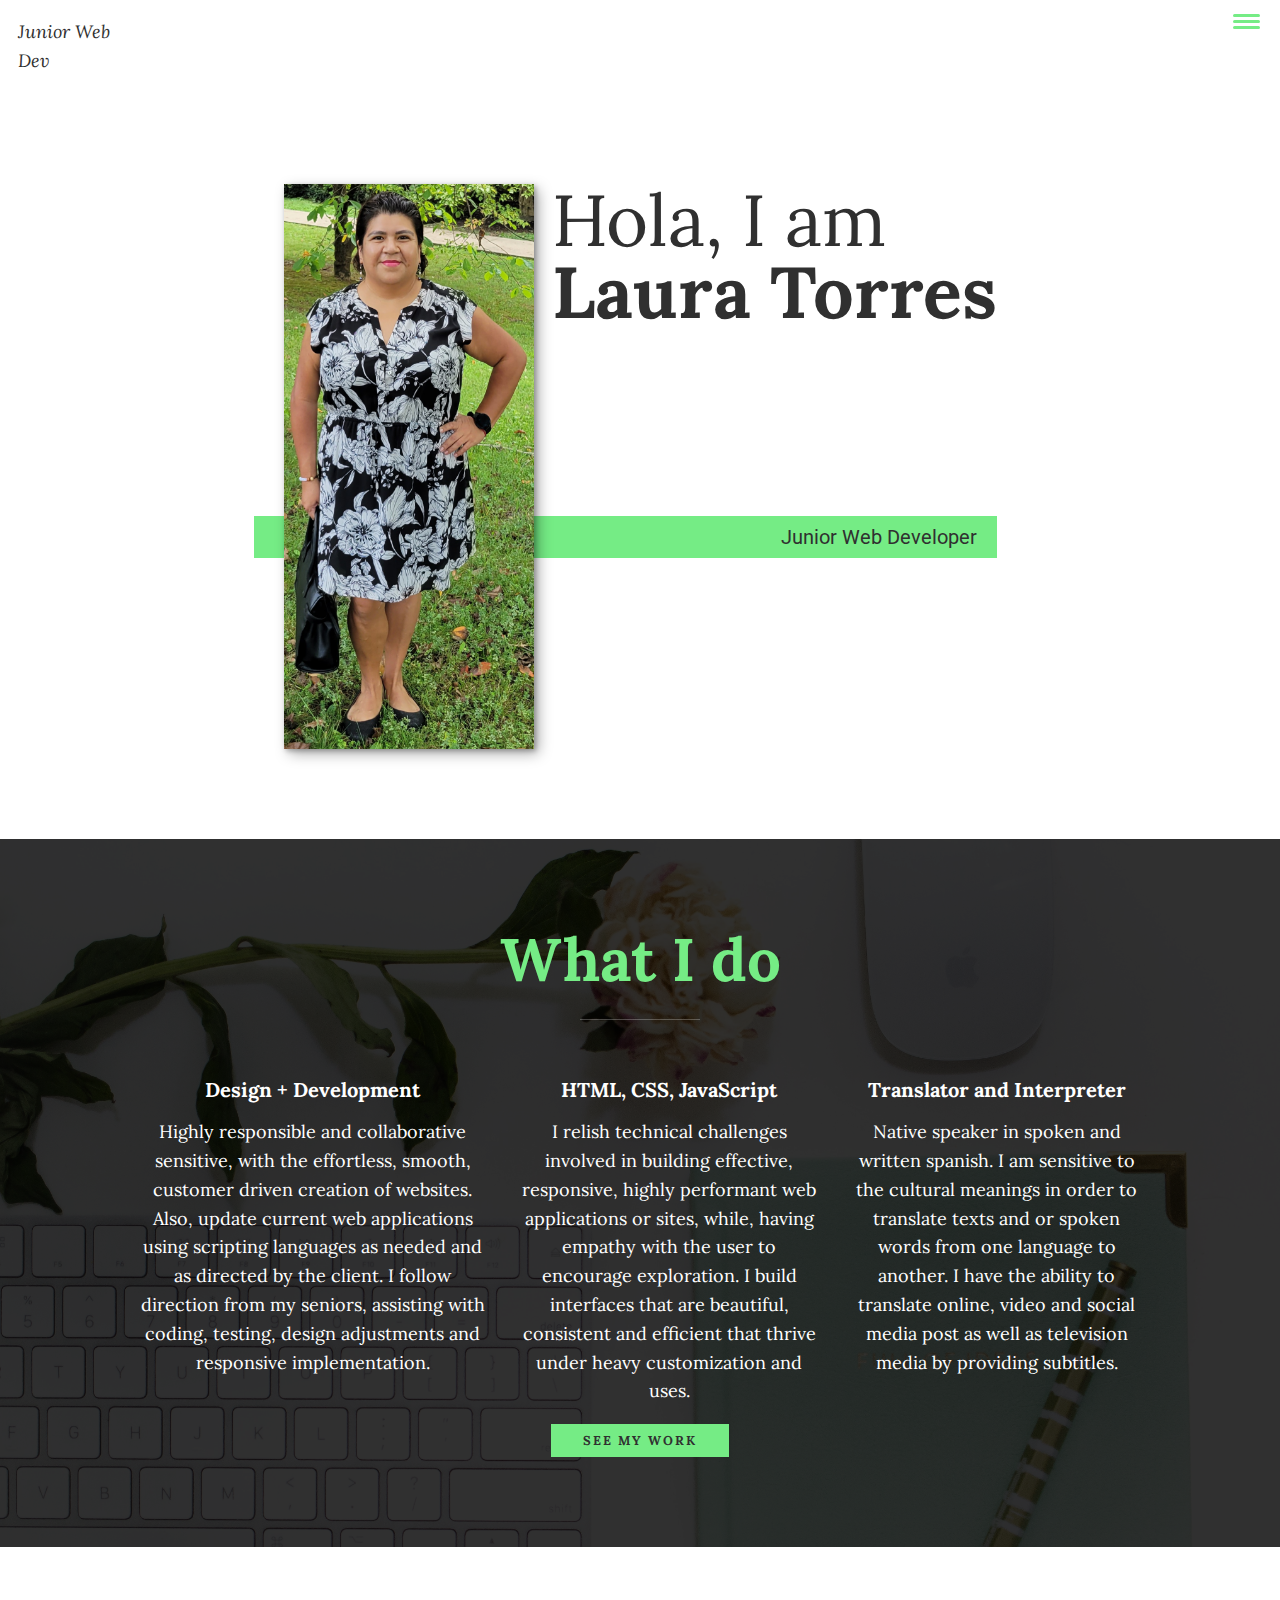
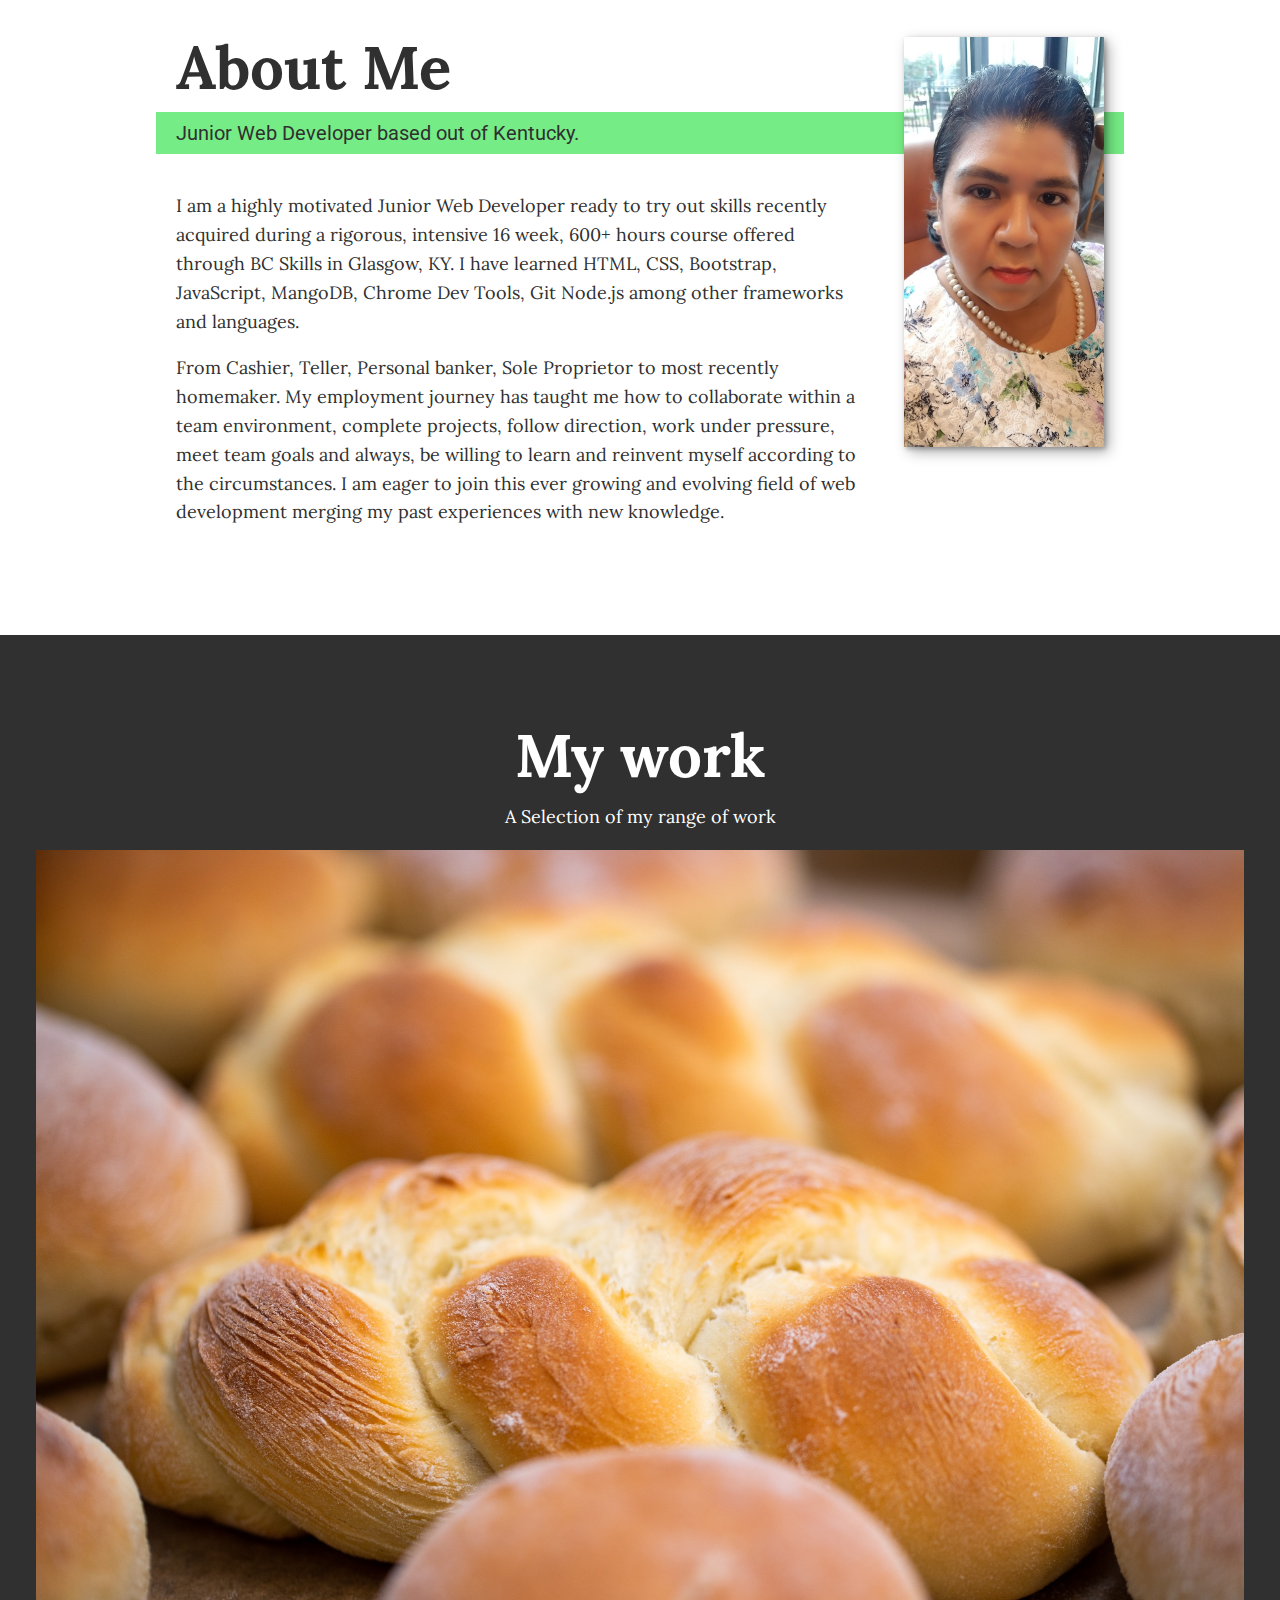
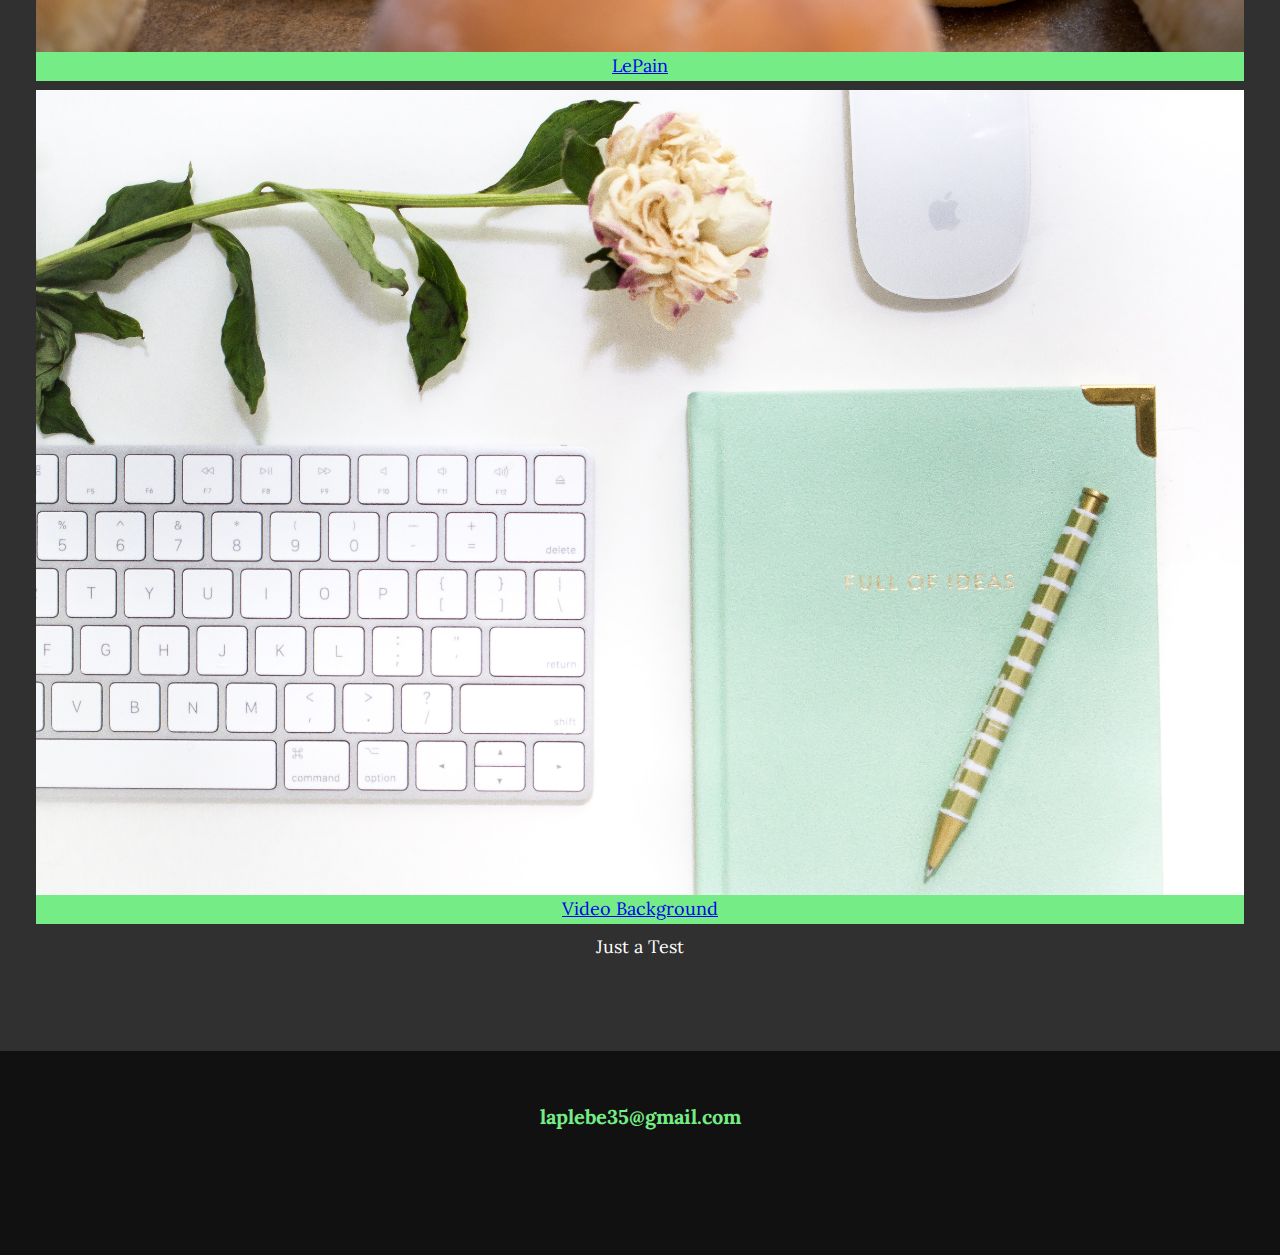
==== commit 9029c044: "Restyled the css.file, reformatted the index.html file to fit the portfolio images and links." ====
--- a/index.html
+++ b/index.html
@@ -5,8 +5,14 @@
     <meta http-equiv="X-UA-Compatible" content="IE=edge">
     <meta name="viewport" content="width=device-width, initial-scale=1.0">
     <link rel="stylesheet" href="https://use.fontawesome.com/releases/v5.15.4/css/all.css" integrity="sha384-DyZ88mC6Up2uqS4h/KRgHuoeGwBcD4Ng9SiP4dIRy0EXTlnuz47vAwmeGwVChigm" crossorigin="anonymous">
-    
-     <link rel="preconnect" href="https://fonts.googleapis.com">
+        
+       <!-- BOOTSTRAP -->
+          <link href="https://cdn.jsdelivr.net/npm/bootstrap@5.1.1/dist/css/bootstrap.min.css" rel="stylesheet"
+    integrity="sha384-F3w7mX95PdgyTmZZMECAngseQB83DfGTowi0iMjiWaeVhAn4FJkqJByhZMI3AhiU" crossorigin="anonymous">
+        
+       
+       
+       <link rel="preconnect" href="https://fonts.googleapis.com">
     <link rel="preconnect" href="https://fonts.gstatic.com" crossorigin>
     <link href="https://fonts.googleapis.com/css2?family=Lora:wght@400;700&family=Roboto:wght@400;700&display=swap" rel="stylesheet">
     <link rel="stylesheet" href="style.css">
@@ -15,15 +21,18 @@
     <title>Torres Portfolio</title>
 </head>
 <body>
-
+            
     <header>
         <div class="logo">
         <i class="fas fa-battery-three-quarters">Junior Web Dev</i>
+        
+        
            
         </div>
         <button class="nav-toggle" aria-label="toggle navigation"> 
             <span class="hamburger"></span>
         </button>
+        
         <nav class="nav">
             <ul class="nav__list">
             <li class="nav__item"><a href="#home" class="nav__link">Home</a></li>
@@ -39,24 +48,25 @@
         Hola, I am <strong>Laura Torres</strong>
     </h1>
     <p class="section__subtitle section__subtitle--intro">Junior Web Developer</p>
-    <img src="imagesFolio/20210821_102419.jpg" alt="##" class="intro__img">
-    <!-- need to add pic above-->
+    <img src="imagesFolio/20210821_102419.jpg"alt="##" class="intro__img">
+    
     </section>
-        <!-- My Services -->
+        <!-- My Services/What I do -->
     <section class="my-services" id= "services">
-        <h2 class="section__title section__title--services">My Services</h2>
+        <h2 class="section__title section__title--services">What I do</h2>
+    
         <div class="services">
             <div class="service">
-            <h3>Design+Development</h3>
-            <p>Highly responsible and collaborative, with the effortless, smooth, customer driven creation of websites. Also, updating current web applications using scripting languages as needed and as directed by the client. I follow direction from my seniors, assisting with coding, testing, design adjustments and seemless implementation.</p>
+            <h3>Design + Development</h3>
+            <p>Highly responsible and collaborative sensitive, with the effortless, smooth, customer driven creation of websites. Also, update current web applications using scripting languages as needed and as directed by the client. I follow direction from my seniors, assisting with coding, testing, design adjustments and responsive implementation.</p>
         </div>
             <div class="service">
-            <h3>HTML, CSS, Bootstrap</h3>
+            <h3>HTML, CSS, JavaScript</h3>
             <p>I relish technical challenges involved in building effective, responsive, highly performant web applications or sites, while, having empathy with the user to encourage exploration. I build interfaces that are beautiful, consistent and efficient that thrive under heavy customization and uses. </p>
         </div>
             <div class="service">
-            <h3>Translator/Interpreter</h3>
-            <p>Native speaker in spoken and written spanish. I am sensitive to the cultural meanings in order to translate texts from one language to another. I have the ability to translate online, video, social media post as well as television media by providing subtittles.</p>
+            <h3>Translator and Interpreter</h3>
+            <p>Native speaker in spoken and written spanish. I am sensitive to the cultural meanings in order to translate texts and or spoken words from one language to another. I have the ability to translate online, video and social media post as well as television media by providing subtitles.</p>
         </div>
         </div>
         <a href="#work" class="btn">See my Work</a>
@@ -68,45 +78,75 @@
              <p class="section__subtitle section__subtitle--about">Junior Web Developer based out of Kentucky.</p>
 
              <div class="about-me__body">
-                 <p>I am a highly motivated Junior Web Developer ready to try out skills recently acquired during a rigorous, intensive 16 week, 600+ hours course offered through BC Skills in Glasgow, KY. I have learned HTML, CSS, Bootstrap, JavaScript, MangoDB, Chrome Dev Tools, Git Node.js among others.</p>
+                 <p>I am a highly motivated Junior Web Developer ready to try out skills recently acquired during a rigorous, intensive 16 week, 600+ hours course offered through BC Skills in Glasgow, KY. I have learned HTML, CSS, Bootstrap, JavaScript, MangoDB, Chrome Dev Tools, Git Node.js among other frameworks and languages.</p>
                  <p>
-                     From cashier, teller, personal banker, sole proprietor to most recently homemaker. My employment journey has taught me how to collaborate within a team environment, complete projects, follow direction, work under pressure, meet team goals and always be customer satisfaction focused. I am eager to join this ever growing field of web development merging my past experiences with the continous learning/growing of a web developer. 
+                     From Cashier, Teller, Personal banker, Sole Proprietor to most recently homemaker. My employment journey has taught me how to collaborate within a team environment, complete projects, follow direction, work under pressure, meet team goals and always, be willing to learn and reinvent myself according to the circumstances. I am eager to join this ever growing and evolving field of web development merging my past experiences with new knowledge.  
                  </p>
                  
              </div>
 
              <img src="imagesFolio/20210718_173212.jpg" alt="laura outside near trees" class="about-me__img">
-             <!-- need to add image above -->
+            
              </section>
                 <!-- My work -->
-             <section class="my-work" id= "work">
+             <section class="my-work" id="work">
                  <h2 class="section__title">My work</h2>
-                 <p class="section__subtitle"></p>
+                 <p class="section__subtitle--work">A Selection of my range of work</p>
                  
-                    
-                 <!-- Portfolio -->
-                 <div class="portfolio">
-                     <a href="#" class="portfolio__item">
-                         <img src="20210718_17" alt="#" class="portfolio__img">
-                         <!-- need to add folio info -->
-                     </a>
+                <!-- Portfolio item01 -->
+                <!-- <div class="portfolio"> -->
+                <!-- <a href="itemPortfolio.html" class="portfolio__item"> -->
+                <!-- <a href="LePain/index.html" class="portfolio__item">
+                <img src="LePain/Images/challah.jpg" alt="Challah bread" class="portfolio--img">LePain</a>  -->
+            </div>
 
-                 </div>
-             </section>
+                <!-- Portfolio item02 -->
+                <!-- <div class="portfolio">
+                    <a href="LePain/VideoBackground/index.html" class="portfolio__item">
+                     <img src="imagesFolio/laura-olsen-PyaJJf5kK0o-unsplash.jpg" alt="keyboard on desk white carnation" class="portfolio--img">Video Background</a></div> -->
+
+                     <!-- Portfolio item03 -->
+
+                     <div class="row align-items-end">
+                       <div class="portfolio"></div>  
+                        <div class="col">
+                        <a href="LePain/index.html" class="portfolio__item">
+                            <img src="LePain/Images/challah.jpg" alt="Challah bread" class="portfolio--img">LePain</a>
+                          
+                        </div>
+                        <div class="col">
+                            <div class="portfolio"></div>
+                                <a href="LePain/VideoBackground/index.html" class="portfolio__item">
+                                 <img src="imagesFolio/laura-olsen-PyaJJf5kK0o-unsplash.jpg" alt="keyboard on desk white carnation" class="portfolio--img">Video Background</a>
+                                </div>
+                        <div class="col">
+                          Just a Test
+                        </div>   
+
+
+
+                 
+
+                
+                 </section>
 
              <!-- footer -->
 
              <footer class="footer">
-                 <a href="mailto:laplebe35@gmail.com" class="footer__link">torrmilio39@gmail.com</a>
+                 <a href="mailto:laplebe35@gmail.com" class="footer__link">laplebe35@gmail.com</a>
                 <ul class="social-list">
-                    <li class="social-list__item"><a class="social-list__link" href="###"></a><i class="fab fa-github-square"></i></li>
+                    
+                    <li class="social-list__item"><a class="social-list__link"><a href="https://github.com/TorrLaura"class="fab fa-github-square"></i></a>
+                    
                     <li class="social-list__item"><a class="social-list__link" href="###"></a><i class="fab fa-linkedin"></i></li>
-                    <li class="social-list__item"><a class="social-list__link" href="###"></a><i class="fab fa-facebook-square"></i></li>
-                    <li class="social-list__item"><a class="social-list__link" href="###"></a><i class="fab fa-twitter-square"></i></li>
+                    
+                    <li class="social-list__item"><a class="social-list__link"><a href="https://www.facebook.com/settings?tab=account&section=username"class="fab fa-facebook-square"></i></a>
+                    
+                   
+                    
+                    
                 </ul>
              </footer>
-<script src="script.js">
-    
-</script>
-</body>
-</html>+            <script src="script.js"></script>
+            </body>
+            </html>--- a/style.css
+++ b/style.css
@@ -26,18 +26,17 @@
     0.125em 0.125em 0.25em rgba(0,0,0,.25); 
 }
 
-@media (min-width: 800px){
+@media (min-width: 800px) {
 :root {
     --fs-h1: 4.5rem;
     --fs-h2: 3.75rem;
     --f-h3: 1.5rem;
     --fs-body: 1.125rem;
     }
-
 }
 /* General Styles */
 
-html{
+html {
     scroll-behavior: smooth;
 }
 
@@ -50,7 +49,7 @@
     line-height: 1.6;
 }
 
-section{
+section {
     padding: 5em 2em;
 }
 
@@ -58,10 +57,10 @@
     display: block;
     max-width: 100%;
 }
- strong{ font-weight: var (--fw-bold);}
+ strong { font-weight: var (--fw-bold);}
 /* Typography */
 
-:focus{
+:focus {
     outline: 3px solid var(--clr-accent);
     outline-offset: 4px;
 }
@@ -78,16 +77,17 @@
     letter-spacing: 2px;
     font-weight: var(--fw-bold);
     transition: transform 200ms ease-in-out;
-}
-
-.btn:hover{
+    
+}
+
+.btn:hover {
     transform: scale(1.1);
 }
 
 
 h1, 
 h2, 
-h3 {
+h3{
     line-height: 1;
     margin: 0;
 }
@@ -97,30 +97,37 @@
 h3{font-size: var(--fs-h3)}
 
 
-.section__title{
-    margin-bottom: .25rem;
-}
-
-.section__title--intro{
+.section__title {
+    margin-bottom: .25em;
+}
+
+.section__title--intro {
     font-weight: var(--fw-reg)
 }
 
-.section__title--intro strong{
+.section__title--intro strong {
     display: block;
 }
 
-.section__subtitle{
+.section__subtitle {
     margin: 0;
     font-size: var(--fs-h3);
 }
 
 .section__subtitle--intro,
-.section__subtitle--about{
+.section__subtitle--about {
     background-color: var(--clr-accent);
     padding: .25em 1em;
     font-family: var(--ff-secondary);
     margin-bottom: 1em;
 }
+
+.section__title--work{
+    color: var(--clr-accent);
+    font-weight: var(var(--fw-bold));
+    margin-bottom: 2em;
+}
+
 /* header */
 header{
     display: flex;
@@ -157,7 +164,7 @@
     color: var(--clr-accent);
 }
 
-.nav-toggle {
+.nav-toggle{
     padding: .5em;
     background: transparent;
     border: 0;
@@ -172,7 +179,7 @@
     transform: translateX(0);
 }
 
-.nav-open .nav-toggle{
+.nav-open .nav-toggle {
     position: fixed;
 }
 
@@ -192,7 +199,7 @@
 
 /* Hamburger */
 
-.hamburger {
+.hamburger{
     display: block;
     position: relative;
 }
@@ -209,15 +216,15 @@
 
 
 .hamburger::before,
-.hamburger::after {
+.hamburger::after{
     content: '';
     position: absolute;
     left: 0;
     right: 0;
 }
 
-.hamburger::before{top: 6px; }
-.hamburger::after{bottom: 6px; }
+.hamburger::before{top: 6px;}
+.hamburger::after{bottom: 6px;}
 
 .nav__list{
     list-style: none;
@@ -244,10 +251,10 @@
     
 }
 
-@media (min-width: 600px) {
+@media (min-width: 600px){
         .intro{
         display: grid;
-        width:min-content;
+        width: min-content;
         margin: 0 auto;
         grid-column-gap: 1em;
         grid-template-areas: 
@@ -255,16 +262,15 @@
         "img subtitle";
         grid-template-columns: min-content max-content;
     }
+       /* Main/first pic styling */
         .intro__img{
         grid-area: img;
         min-width: 250px;
         position: relative;
         z-index: 2;
-        
-        
-        
-    }
-    .section__subtitle--intro {
+    
+    }
+    .section__subtitle--intro{
         align-self: start;
         grid-column: -1 / 1;
         grid-row: 2;
@@ -277,19 +283,19 @@
 /* My Services section */
 .my-services{
     background-color: var(--clr-dark);
-    background-image: url(imagesFolio.ben-kolde-t9DooibgMEk-unsplash.jpg);
+    background-image: url("imagesFolio/laura-olsen-PyaJJf5kK0o-unsplash.jpg");
     background-size: cover;
     background-blend-mode: multiply;
     color: var(--clr-light);
     text-align: center;
 }
 
-.section__title--services{
+.section__title--services {
     color: var(--clr-accent);
     position: relative;
 }
 
-.section__title--services::after{
+.section__title--services::after {
     content: '';
     display: block;
     width: 2em;
@@ -304,21 +310,21 @@
     margin: 0 auto;
 }
 
-.services{
+.services {
     margin-bottom: 4em;
 }
 
-@media (min-width: 800px) {
-    .services{
+@media (min-width: 800px){
+    .services {
         display: flex;
         max-width: 1000px;
         margin: 0 auto;
-        margin-left:auto;
+        margin-left: auto;
         margin-right: auto;
 
     }
 
-    .service + .service{
+    .service + .service {
         margin-left: 2em;
     }
 
@@ -381,22 +387,28 @@
 }
 
 .portfolio{
-    display: grid;
-    grid-template-columns: repeat(auto-fit, minmax(300px, 1fr));
+    display: grid; 
+     grid-template-columns: repeat(auto-fit, minmax(300px, 1fr));
     /* max-width: o auto; */
+   
 }
 
 .portfolio__item{
     background: var(--clr-accent);
+    overflow: hidden;
 }
 
 .portfolio__img{
-    transition: 750ms cubic-bezier(.5, 0, .5,1),opacity 250ms linear;
+    transition: 750ms cubic-bezier(.5, 0, .5, 1),
+    opacity 250ms linear;
+
+    
 }
 
 .portfolio__item:focus{
     position: relative;
     z-index: 2;
+   
 }
 
 .portfolio__img:hover 
@@ -427,7 +439,7 @@
 }
 
     .footer__link:hover,
-    .social-list__item:hover {
+    .social-list__item:hover{
         opacity: .7;
     }
 
@@ -456,11 +468,24 @@
     padding:0 2em 2em;
     max-width: 1000px;
     margin: 0 auto
+    
 }
 .itemPortfolio-individual p{
     max-width: 600px;
     margin-left: auto;
     margin-right: auto;
+    
+}
+
+.portfolio__item:hover{
+    opacity: .8;
+    font-weight: var(--fw-bold);
+}
+
+.portfolio__item{
+    display: inline-block;
+    
+    
 }
 
 
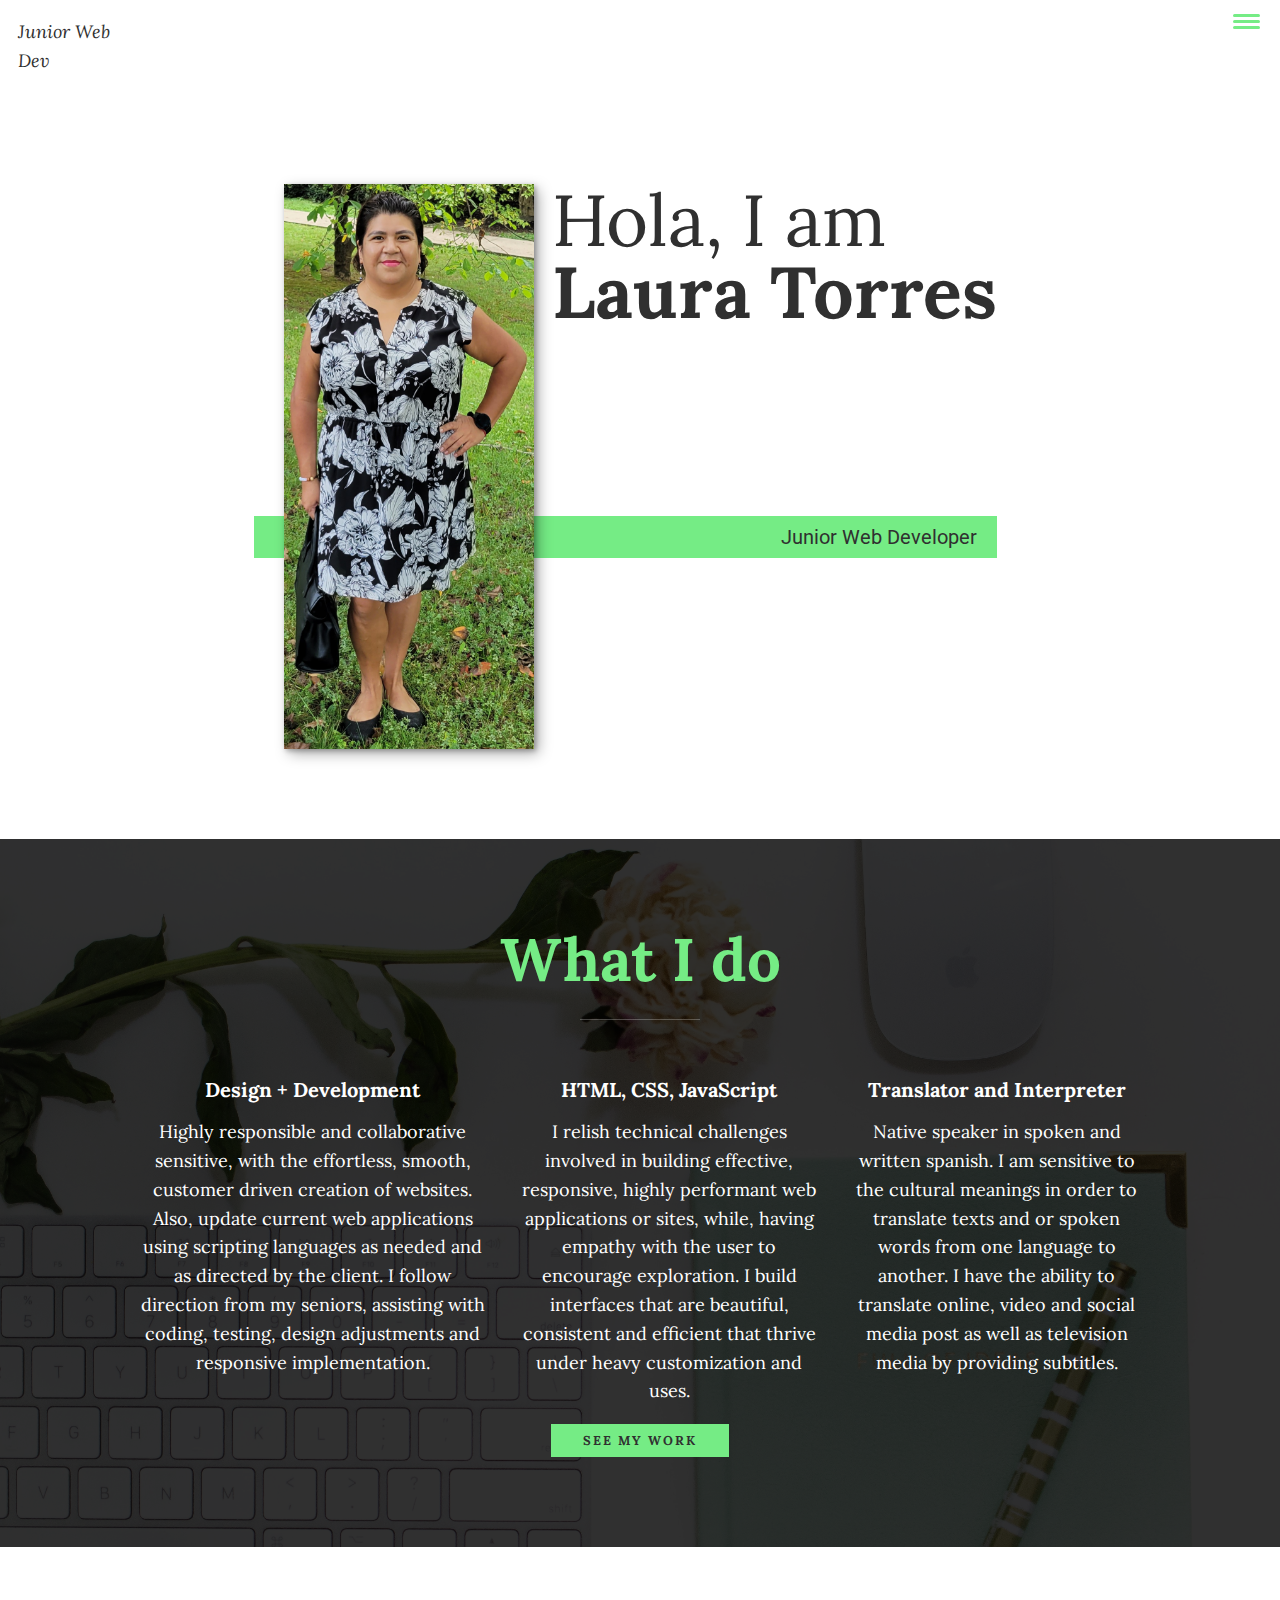
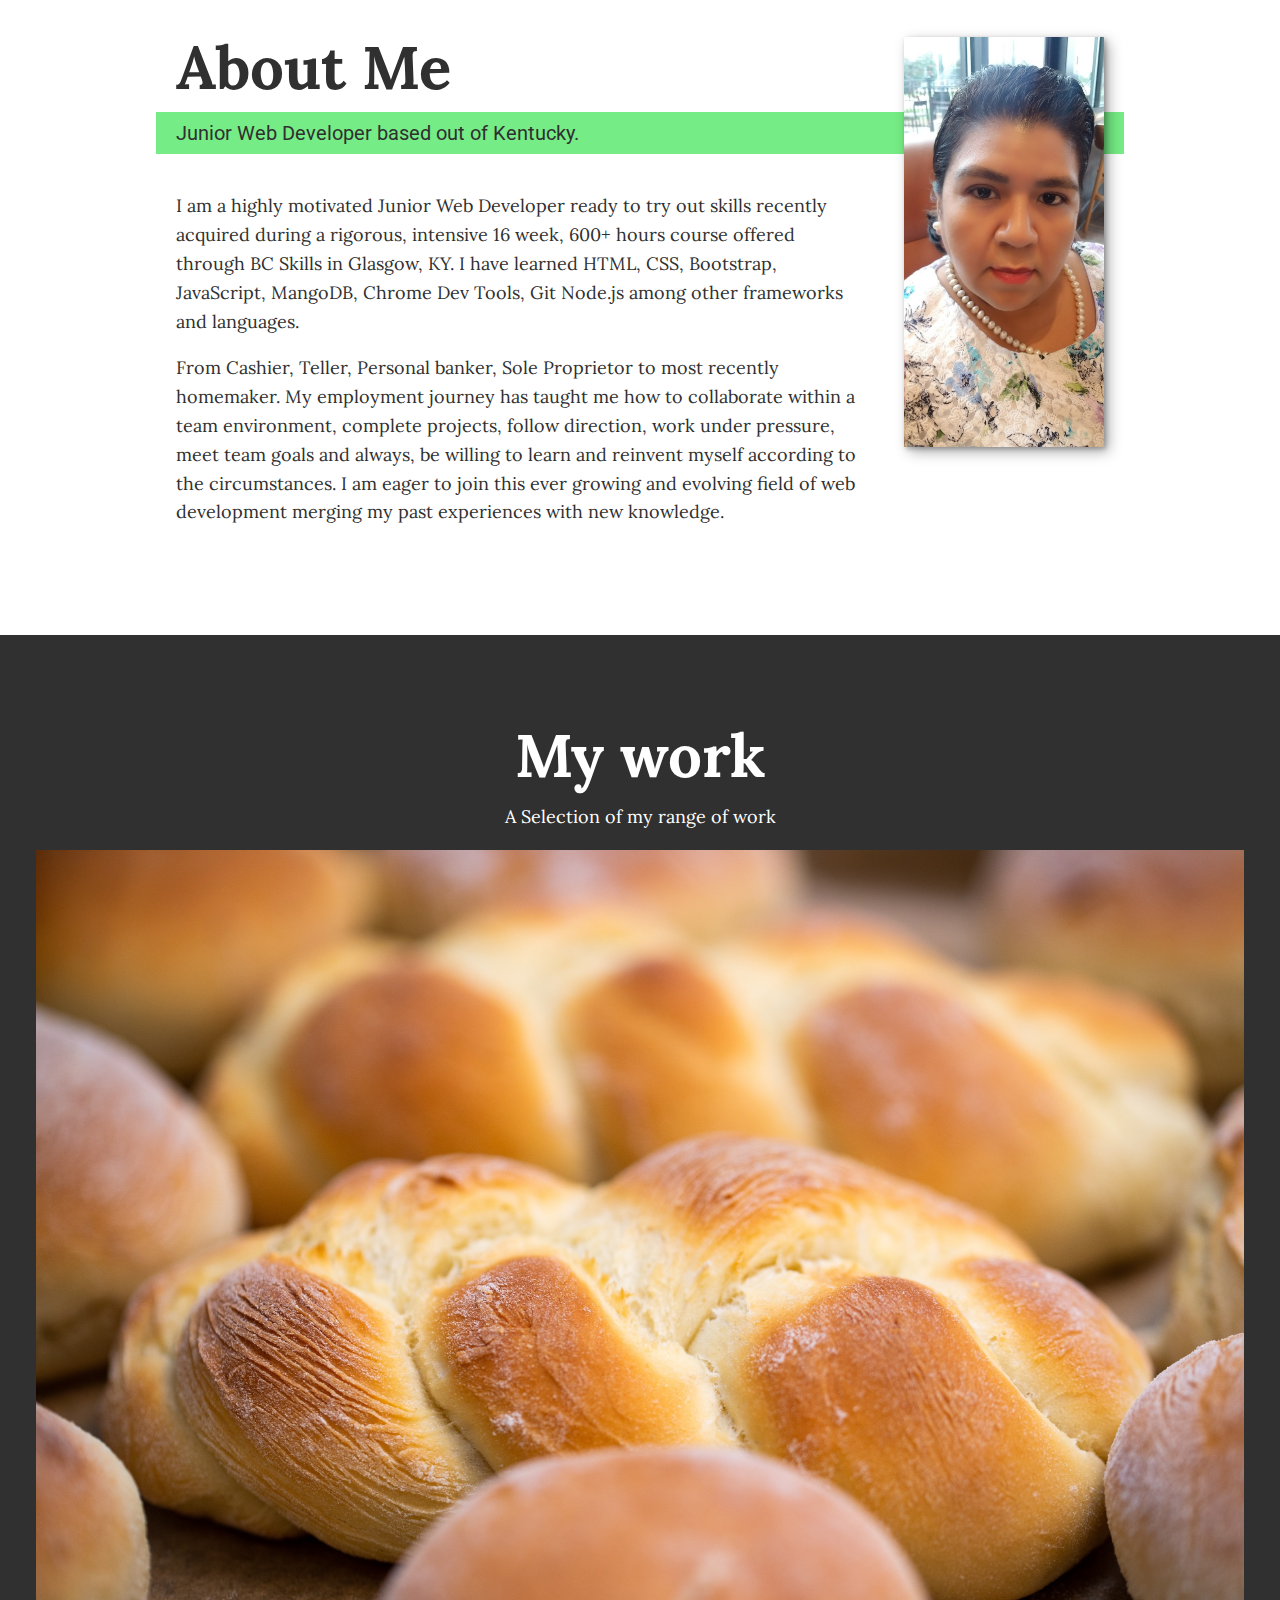
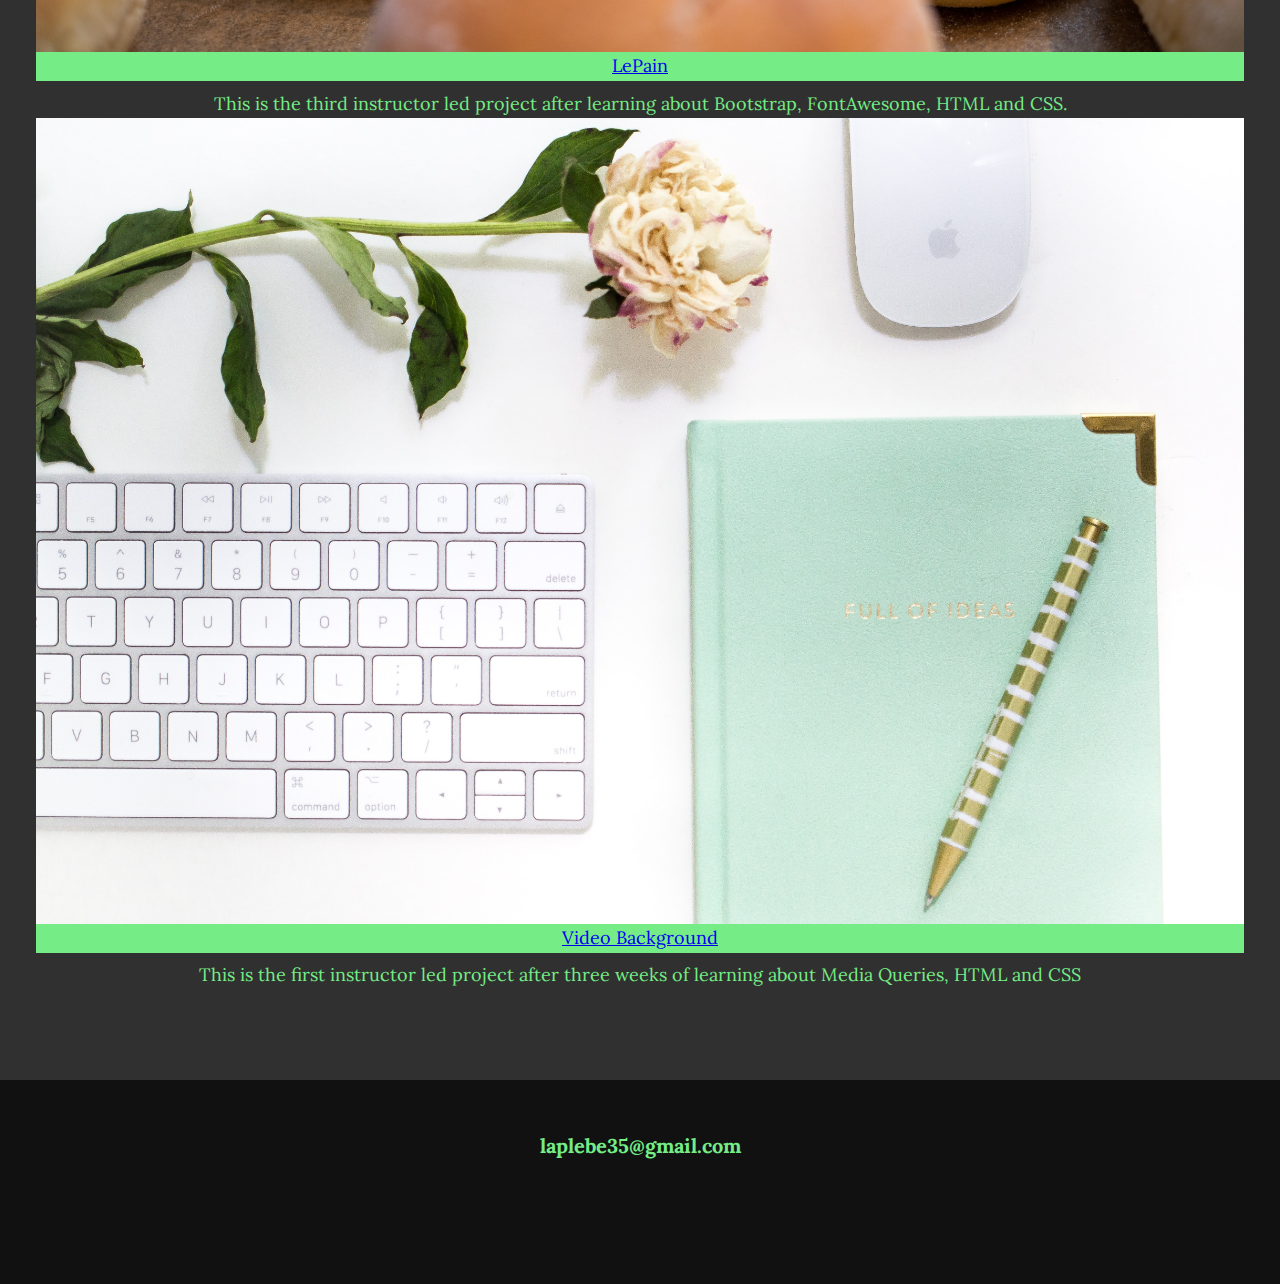
==== commit 67c738e0: "Added second description to my range of work, added to css color and styling." ====
--- a/index.html
+++ b/index.html
@@ -30,10 +30,12 @@
            
         </div>
         <button class="nav-toggle" aria-label="toggle navigation"> 
+            
             <span class="hamburger"></span>
         </button>
         
         <nav class="nav">
+            
             <ul class="nav__list">
             <li class="nav__item"><a href="#home" class="nav__link">Home</a></li>
             <li class="nav__item"><a href="#services" class="nav__link">My Services</a></li>
@@ -112,15 +114,17 @@
                         <div class="col">
                         <a href="LePain/index.html" class="portfolio__item">
                             <img src="LePain/Images/challah.jpg" alt="Challah bread" class="portfolio--img">LePain</a>
+                            <div class="folioexplanation">This is the third instructor led project after learning about Bootstrap, FontAwesome, HTML and CSS.   </div>
                           
                         </div>
                         <div class="col">
                             <div class="portfolio"></div>
+                           
                                 <a href="LePain/VideoBackground/index.html" class="portfolio__item">
-                                 <img src="imagesFolio/laura-olsen-PyaJJf5kK0o-unsplash.jpg" alt="keyboard on desk white carnation" class="portfolio--img">Video Background</a>
+                                <img src="imagesFolio/laura-olsen-PyaJJf5kK0o-unsplash.jpg" alt="keyboard on desk white carnation" class="portfolio--img">Video Background</a>
+                                <div class="folioexplanation">This is the first instructor led  project after three weeks of learning about Media Queries, HTML and CSS  </div>
+                                 
                                 </div>
-                        <div class="col">
-                          Just a Test
                         </div>   
 
 
--- a/style.css
+++ b/style.css
@@ -137,6 +137,8 @@
 
 .logo{
     max-width: 100px;
+    
+   
 }
         /* NAV */
 .nav{
@@ -462,6 +464,10 @@
         padding: .5em;
     }
 
+    .folioexplanation{
+        color: #75ec85;
+    }
+
 /* itemPortfolio-individual */
 
 .itemPortfolio-individual{
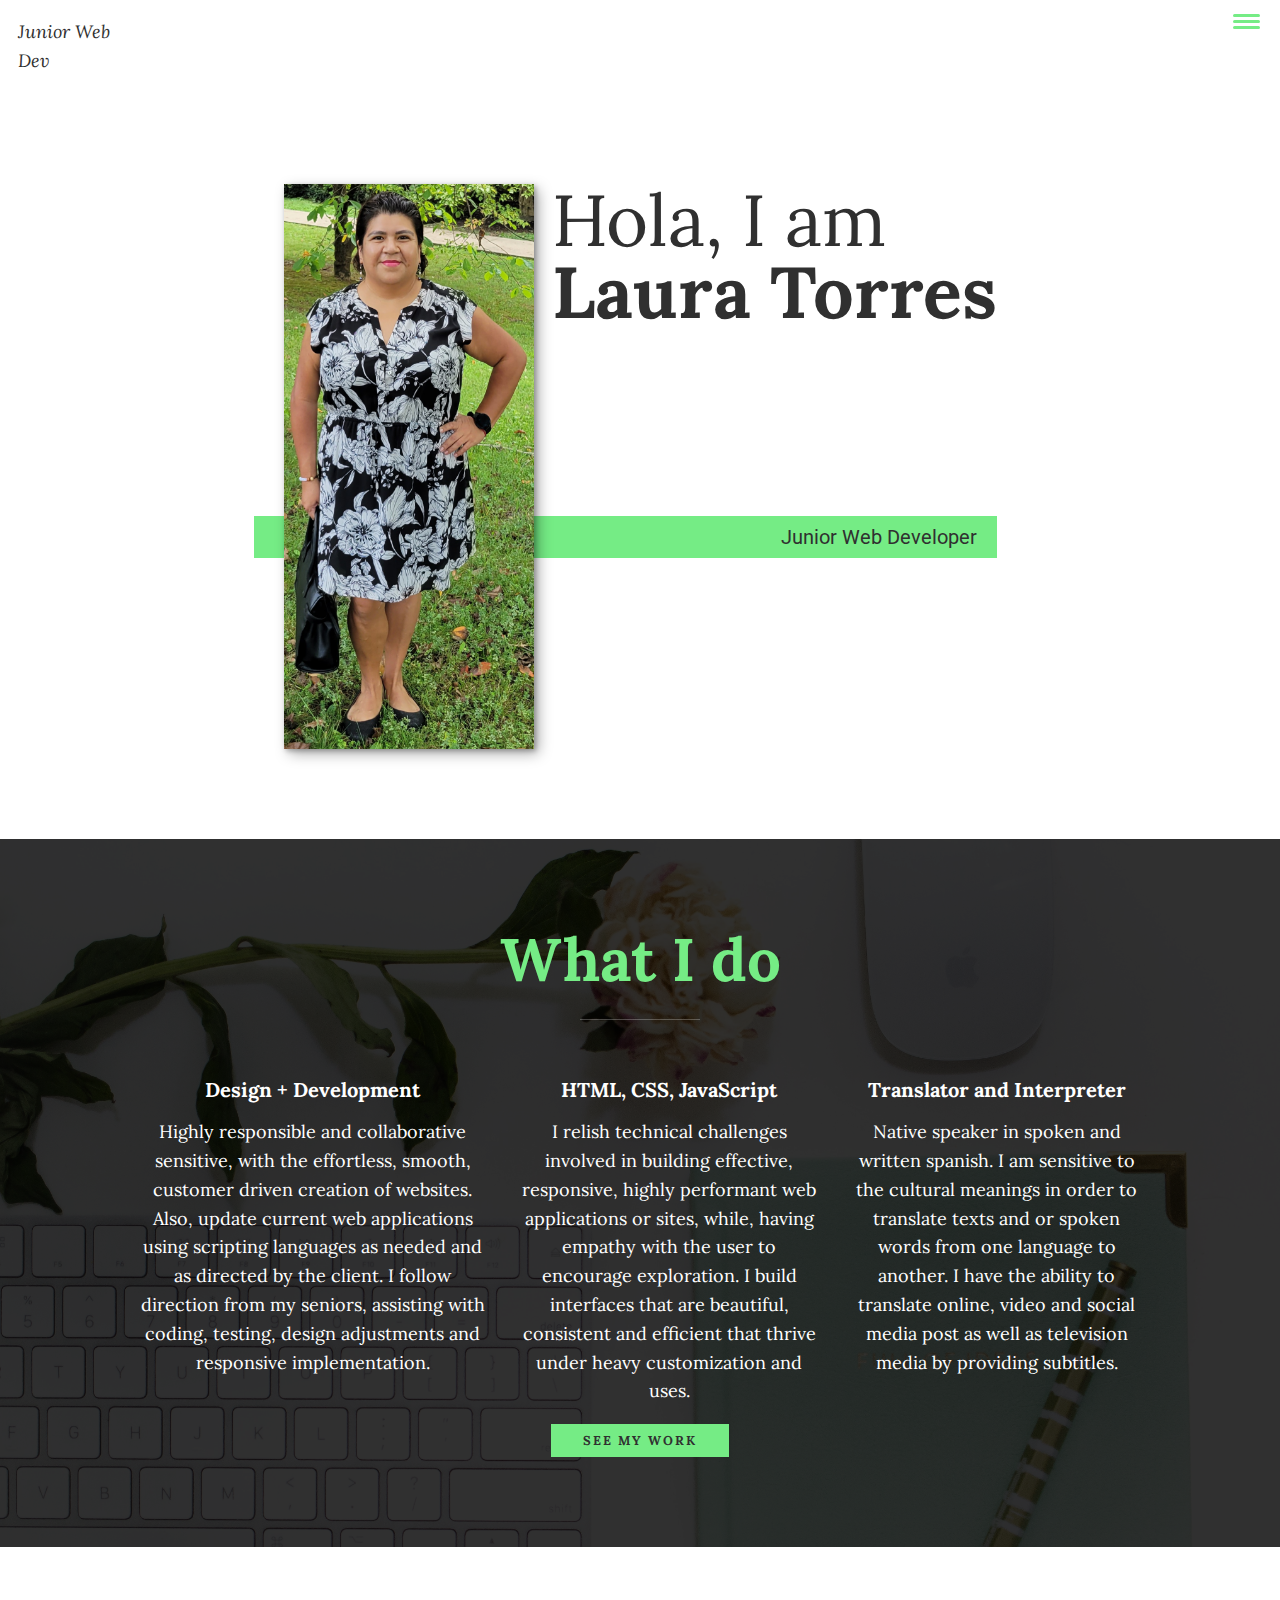
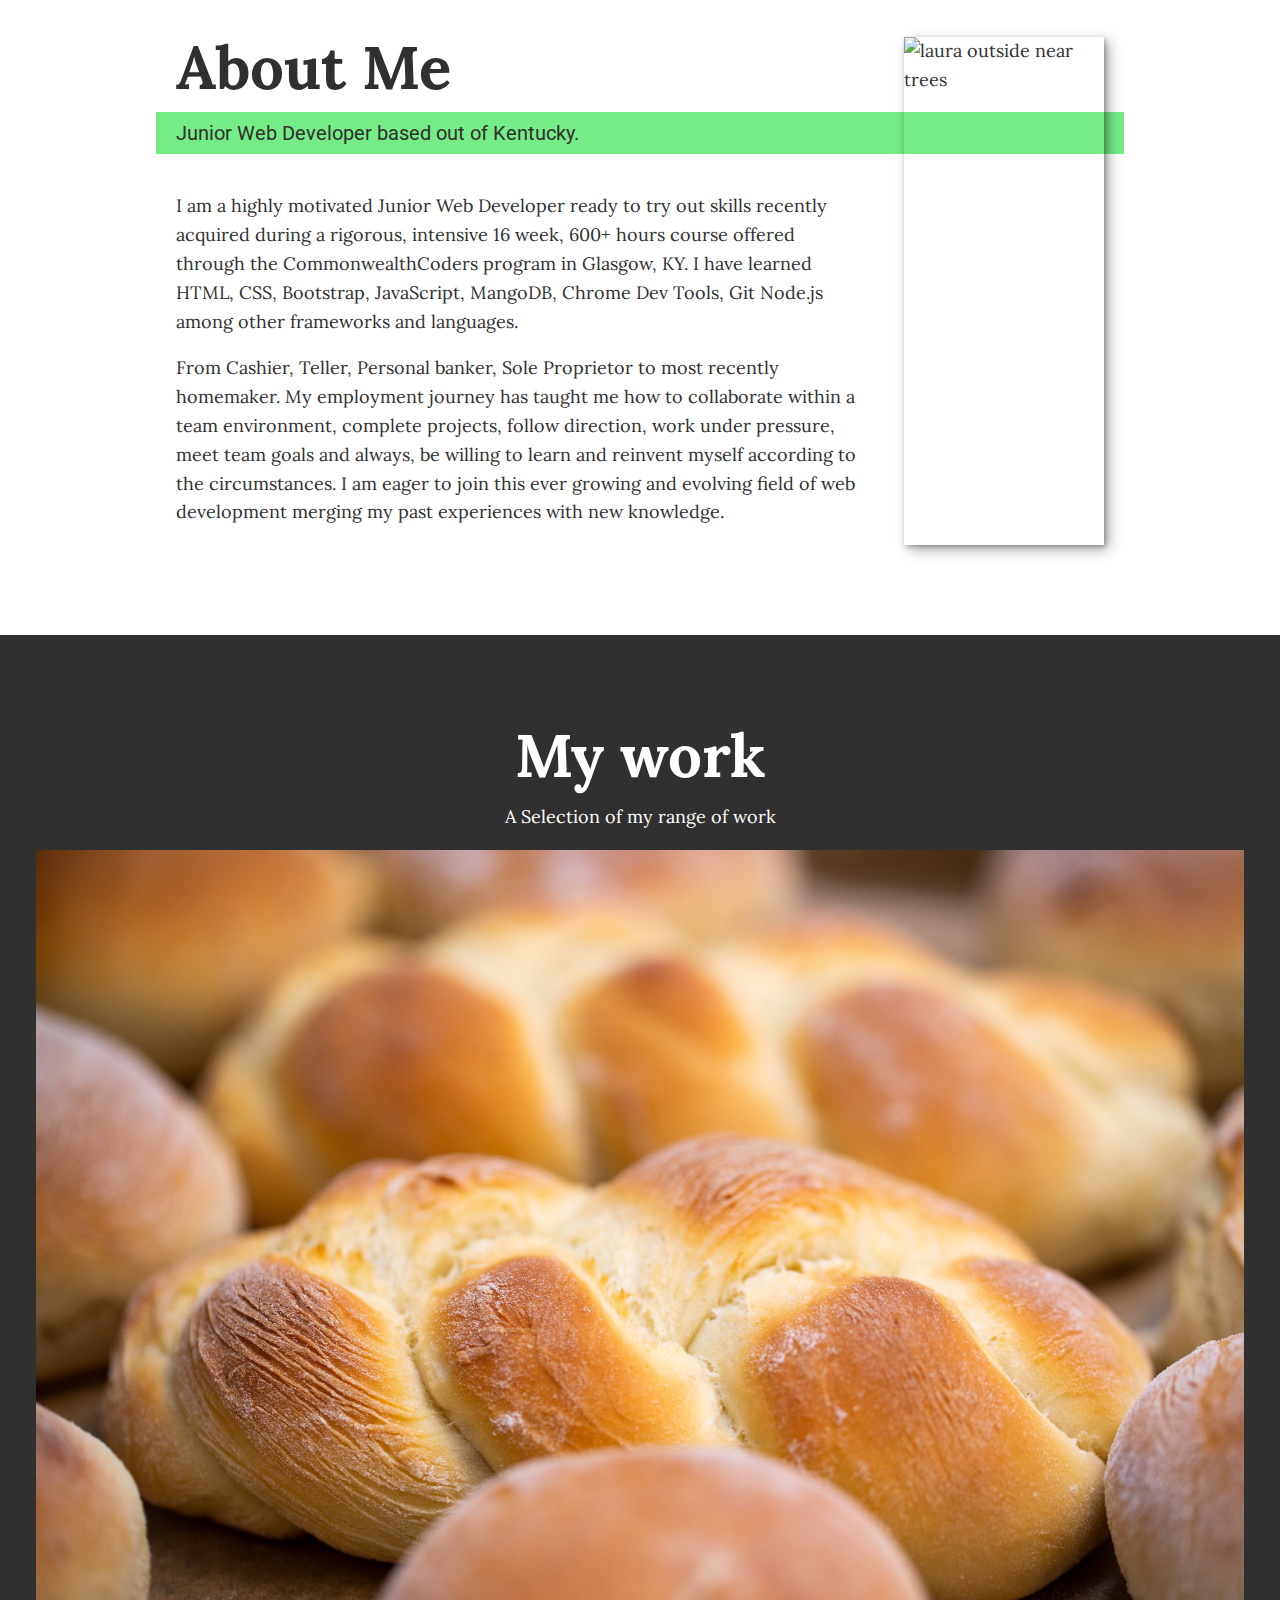
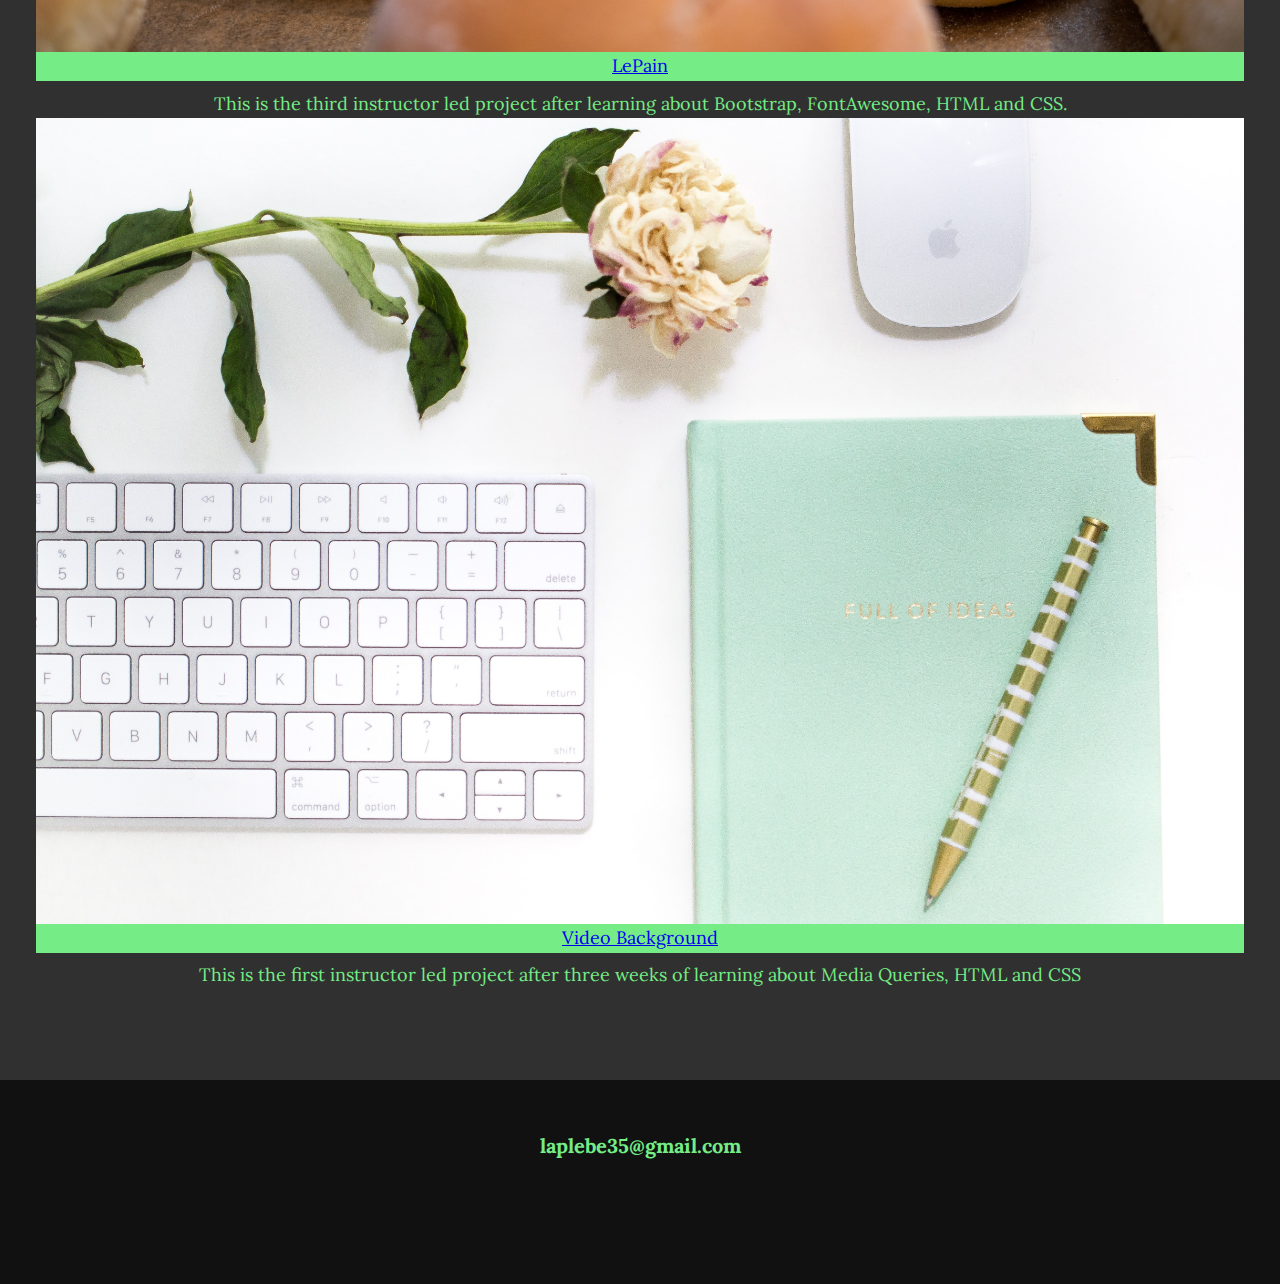
==== commit 5d43528e: "updated Linkedin Link, changed about me picture" ====
--- a/index.html
+++ b/index.html
@@ -16,6 +16,7 @@
     <link rel="preconnect" href="https://fonts.gstatic.com" crossorigin>
     <link href="https://fonts.googleapis.com/css2?family=Lora:wght@400;700&family=Roboto:wght@400;700&display=swap" rel="stylesheet">
     <link rel="stylesheet" href="style.css">
+   
     
     <meta name="description" content="Torres Portfolio">
     <title>Torres Portfolio</title>
@@ -41,7 +42,9 @@
             <li class="nav__item"><a href="#services" class="nav__link">My Services</a></li>
             <li class="nav__item"><a href="#about" class="nav__link">About me</a></li>
             <li class="nav__item"><a href="#work" class="nav__link">My Work</a></li>
-            </ul>
+            <li class="nav__item"><a href="resume.html" class="nav__link">My Resume</a></li>
+            
+        </ul>
         </nav>
     </header>
     <!-- Introduction -->
@@ -80,14 +83,14 @@
              <p class="section__subtitle section__subtitle--about">Junior Web Developer based out of Kentucky.</p>
 
              <div class="about-me__body">
-                 <p>I am a highly motivated Junior Web Developer ready to try out skills recently acquired during a rigorous, intensive 16 week, 600+ hours course offered through BC Skills in Glasgow, KY. I have learned HTML, CSS, Bootstrap, JavaScript, MangoDB, Chrome Dev Tools, Git Node.js among other frameworks and languages.</p>
+                 <p>I am a highly motivated Junior Web Developer ready to try out skills recently acquired during a rigorous, intensive 16 week, 600+ hours course offered through the CommonwealthCoders program in Glasgow, KY. I have learned HTML, CSS, Bootstrap, JavaScript, MangoDB, Chrome Dev Tools, Git Node.js among other frameworks and languages.</p>
                  <p>
                      From Cashier, Teller, Personal banker, Sole Proprietor to most recently homemaker. My employment journey has taught me how to collaborate within a team environment, complete projects, follow direction, work under pressure, meet team goals and always, be willing to learn and reinvent myself according to the circumstances. I am eager to join this ever growing and evolving field of web development merging my past experiences with new knowledge.  
                  </p>
                  
              </div>
 
-             <img src="imagesFolio/20210718_173212.jpg" alt="laura outside near trees" class="about-me__img">
+             <img src="0.jpg" alt="laura outside near trees" class="about-me__img">
             
              </section>
                 <!-- My work -->
@@ -140,9 +143,9 @@
                  <a href="mailto:laplebe35@gmail.com" class="footer__link">laplebe35@gmail.com</a>
                 <ul class="social-list">
                     
-                    <li class="social-list__item"><a class="social-list__link"><a href="https://github.com/TorrLaura"class="fab fa-github-square"></i></a>
+                    <li class="social-list__item"><a class="social-list__link"><a href="https://github.com/TorrLaura/TorrLaura.github.io"class="fab fa-github-square"></i></a>
                     
-                    <li class="social-list__item"><a class="social-list__link" href="###"></a><i class="fab fa-linkedin"></i></li>
+                    <li class="social-list__item"><a class="social-list__link"><a href="https://www.linkedin.com/in/laura-torres-a55281225"class="fab fa-linkedin"></i></a>
                     
                     <li class="social-list__item"><a class="social-list__link"><a href="https://www.facebook.com/settings?tab=account&section=username"class="fab fa-facebook-square"></i></a>
                     
--- a/style.css
+++ b/style.css
@@ -197,7 +197,9 @@
     opacity: 0;
 }
 
-
+.resume{
+    url: http://127.0.0.1:5500/PortfolioSite/resume.html;
+}
 
 /* Hamburger */
 
@@ -490,10 +492,8 @@
 
 .portfolio__item{
     display: inline-block;
-    
-    
-}
-
+}
+    
 
  
 
